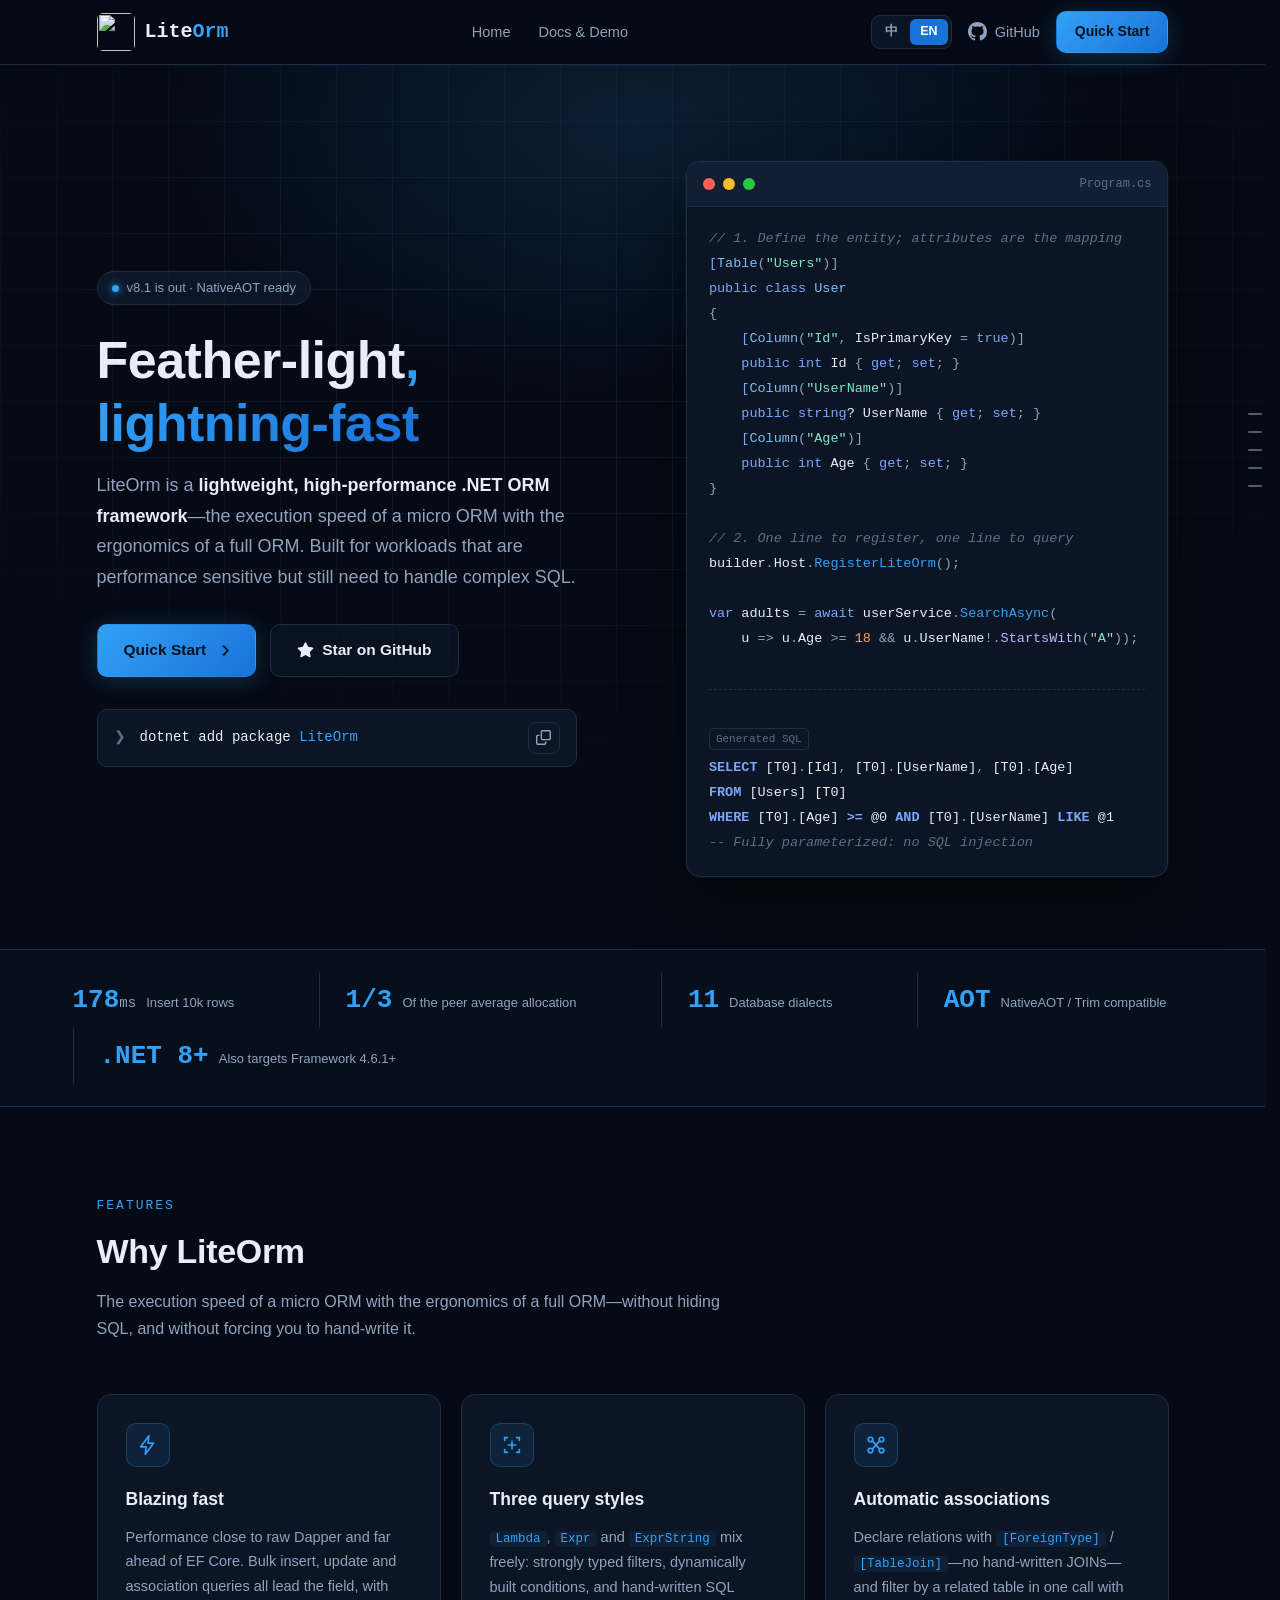
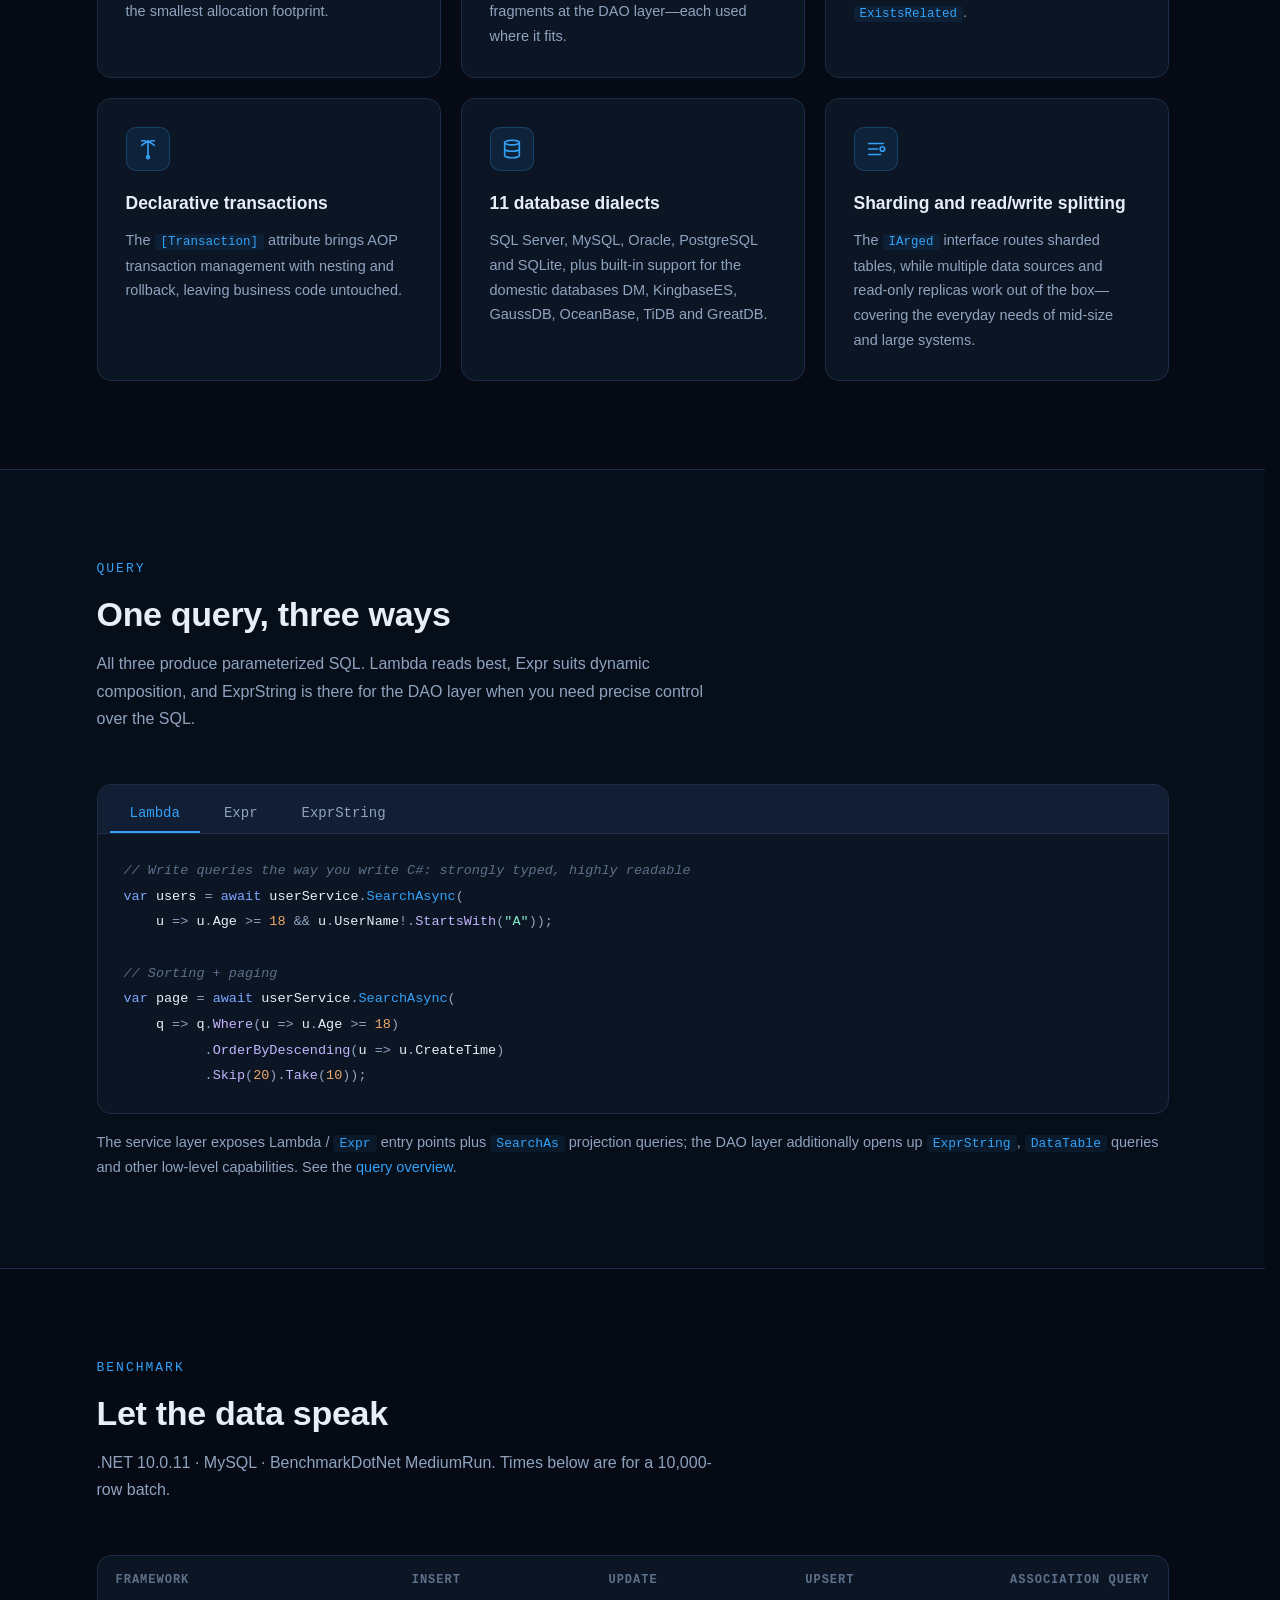
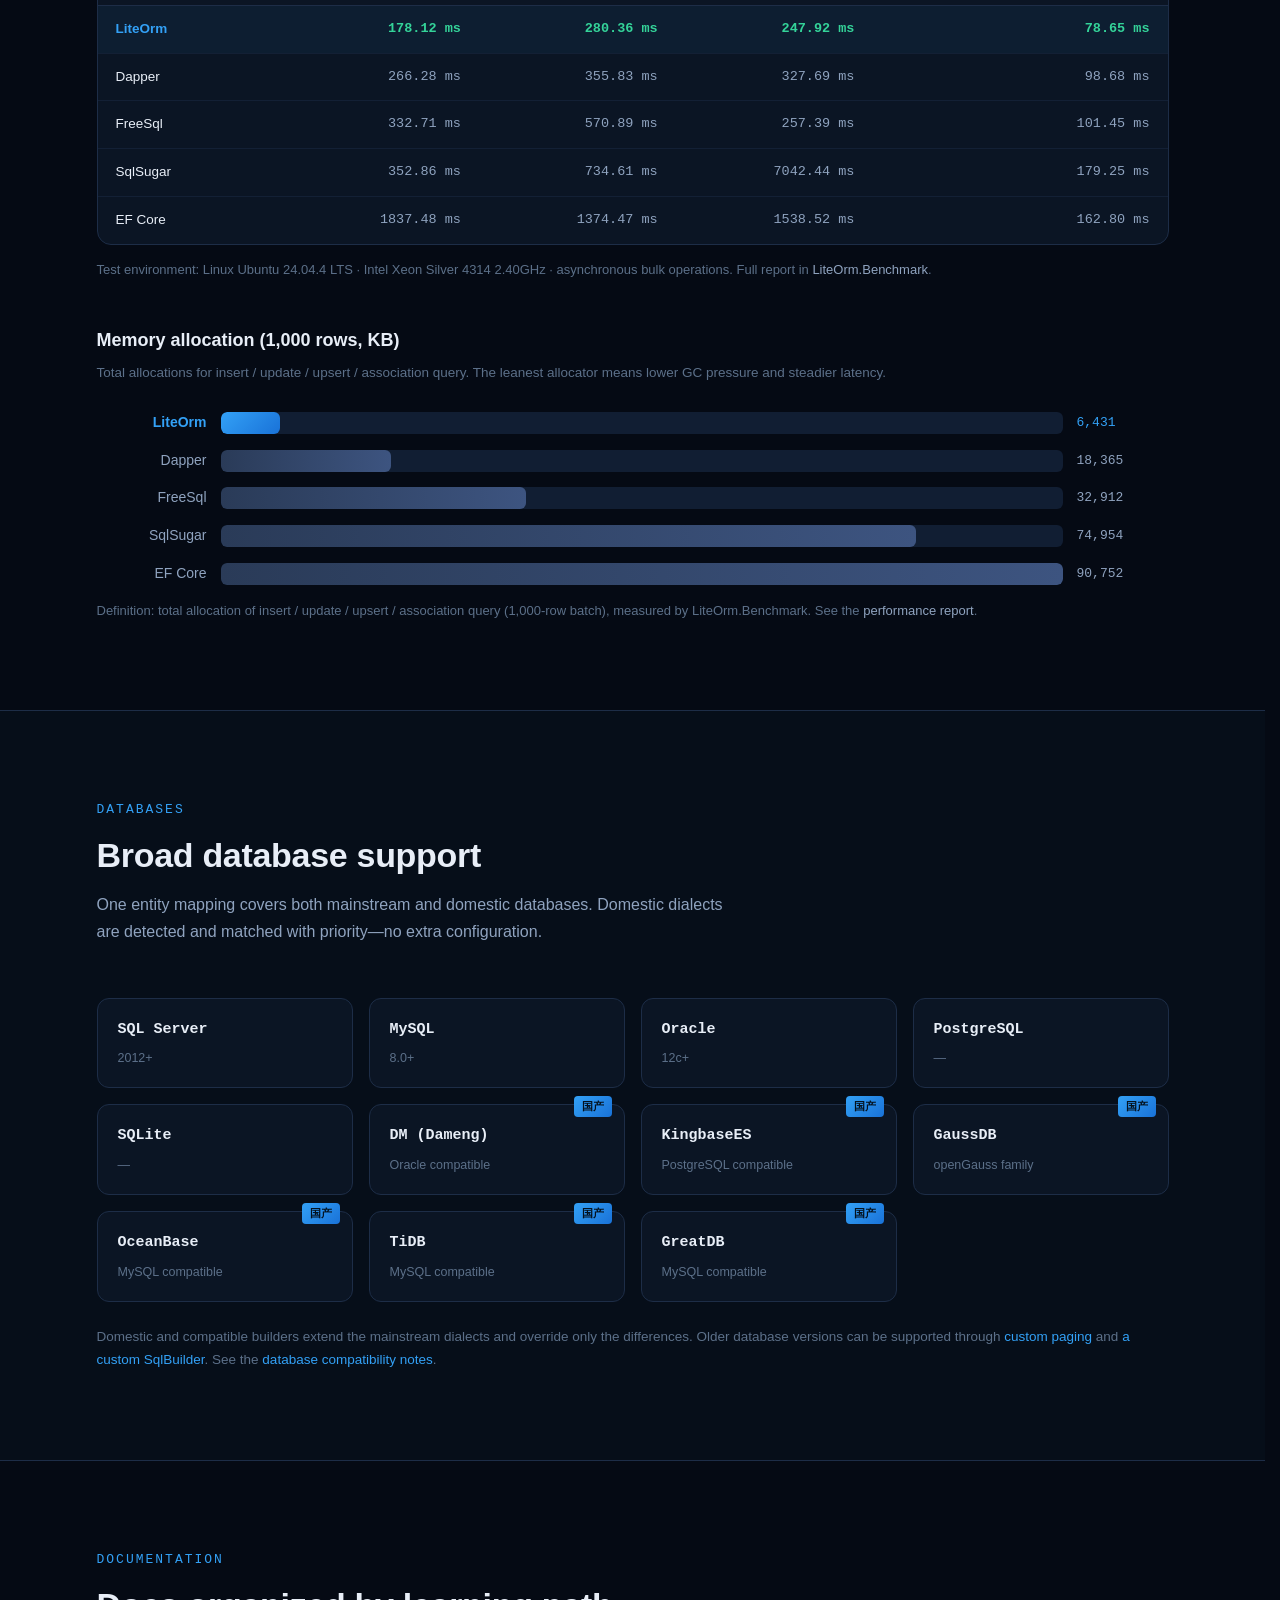
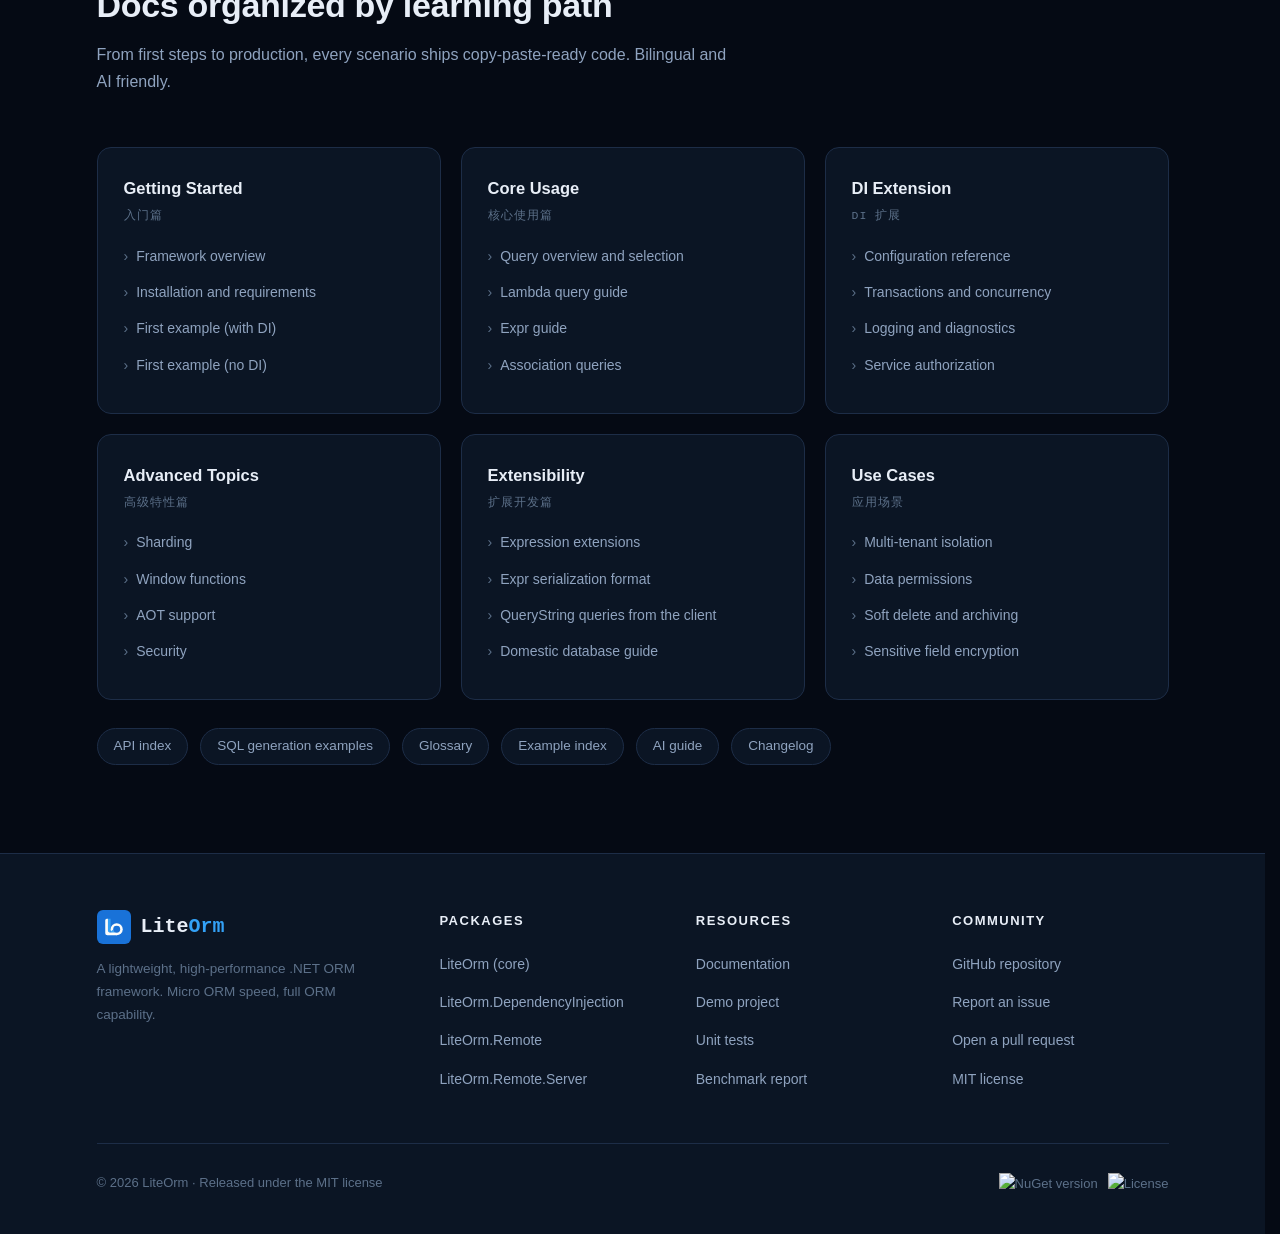
==== LiteOrm.WebDemo/wwwroot/index.en.html @ dac6ebbf "重构站点：主页改版、文档渲染合并、中英双语 页面结构 - 主页改为原 DocsContent/index.html 落地页，原 wwwroot/index.html 更名 link.html - 删除" ====
<!DOCTYPE html>
<html lang="en">
<head>
<meta charset="UTF-8">
<meta name="viewport" content="width=device-width, initial-scale=1">
<title>LiteOrm — A lightweight, high-performance .NET ORM framework</title>
<meta name="description" content="LiteOrm is a lightweight, high-performance .NET ORM framework that pairs micro ORM speed with full ORM capability. Performance close to raw Dapper, far ahead of EF Core, with 11 database dialects.">
<link rel="icon" href="./assets/logo/favicon.ico" sizes="48x48">
<link rel="icon" href="./assets/logo/logo-mark.svg" type="image/svg+xml">
<link rel="apple-touch-icon" href="./assets/logo/logo-mark-256.png">
<meta property="og:title" content="LiteOrm — A lightweight, high-performance .NET ORM framework">
<meta property="og:description" content="Micro ORM speed meets full ORM capability. 10,000-row insert in 178ms, one third of the memory footprint of peers, 11 database dialects.">
<meta property="og:type" content="website">
<meta property="og:image" content="./assets/logo/logo-mark-512.png">
<style>
:root{
  --bg-0:#050A14;--bg-1:#0B1524;--bg-2:#111E33;--line:#1D2D47;
  --text-1:#E8EEF7;--text-2:#8FA3BF;--text-3:#5C7089;
  --cyan:#33A1F6;--blue:#1972D8;
  --grad:linear-gradient(135deg,#33A1F6,#1972D8);
  --mono:'JetBrains Mono','Fira Code',ui-monospace,SFMono-Regular,Consolas,monospace;
  --sans:-apple-system,BlinkMacSystemFont,'Segoe UI','PingFang SC','Hiragino Sans GB','Microsoft YaHei',sans-serif;
}
*{margin:0;padding:0;box-sizing:border-box}
html{scroll-behavior:smooth;scroll-padding-top:76px;scrollbar-gutter:stable}
body{background:var(--bg-0);color:var(--text-1);font-family:var(--sans);line-height:1.7;-webkit-font-smoothing:antialiased}
a{color:var(--cyan);text-decoration:none}
a:hover{text-decoration:underline}
img{max-width:100%}
.container{max-width:1120px;margin:0 auto;padding:0 24px}
:focus-visible{outline:2px solid var(--cyan);outline-offset:3px;border-radius:4px}

.nav{position:sticky;top:0;z-index:100;background:rgba(5,10,20,.85);backdrop-filter:blur(12px);-webkit-backdrop-filter:blur(12px);border-bottom:1px solid var(--line)}
.nav-inner{display:flex;align-items:center;justify-content:space-between;gap:24px;height:64px;max-width:1120px;margin:0 auto;padding:0 24px}
.nav-logo{display:flex;align-items:center;gap:10px;font-family:var(--mono);font-size:20px;font-weight:700;color:var(--text-1)}
.nav-logo:hover{text-decoration:none}
.nav-logo svg{display:block}
.nav-logo .nav-icon{border-radius:6px;flex-shrink:0}
.nav-logo .brand-orm{color:var(--cyan)}
.nav-links{display:flex;align-items:center;gap:28px}
.nav-links a{color:var(--text-2);font-size:14.5px}
.nav-links a:hover{color:var(--text-1);text-decoration:none}
.nav-cta{display:flex;align-items:center;gap:16px}
.nav-github{display:flex;align-items:center;gap:8px;color:var(--text-2);font-size:14.5px}
.nav-github:hover{color:var(--text-1);text-decoration:none}
.nav-github svg{fill:currentColor}
.lang-switch{display:flex;align-items:center;gap:2px;padding:3px;border:1px solid var(--line);border-radius:9px;background:rgba(17,30,51,.6)}
.lang-switch a{padding:2px 10px;border-radius:6px;font-size:12.5px;font-weight:600;line-height:1.7;color:var(--text-2)}
.lang-switch a:hover{color:var(--text-1);text-decoration:none}
.lang-switch a.active{background:var(--blue);color:#fff}
.section-rail{position:fixed;right:18px;top:50%;transform:translateY(-50%);z-index:90;display:flex;flex-direction:column;gap:2px;padding:8px 0}
.section-rail a{position:relative;display:block;padding:7px 0;opacity:.55;transition:opacity .2s}
.section-rail a:hover{opacity:1;text-decoration:none}
.section-rail .rail-bar{display:block;width:14px;height:2px;margin-left:auto;border-radius:2px;background:var(--text-2);transition:width .22s,background .22s,box-shadow .22s}
.section-rail a.active{opacity:1}
.section-rail a.active .rail-bar{width:26px;background:var(--cyan);box-shadow:0 0 8px rgba(51,161,246,.55)}
.section-rail a:hover .rail-bar{width:26px;background:var(--text-1)}
.section-rail .rail-label{position:absolute;right:22px;top:50%;transform:translate(6px,-50%);padding:3px 9px;border:1px solid var(--line);border-radius:6px;background:rgba(5,10,20,.9);color:var(--text-1);font-size:12.5px;line-height:1.6;white-space:nowrap;opacity:0;pointer-events:none;transition:opacity .2s,transform .2s}
.section-rail:hover .rail-label{opacity:1;transform:translate(0,-50%)}

.hero{position:relative;overflow:hidden;padding:96px 0 72px}
.hero-bg{position:absolute;inset:0;pointer-events:none}
.hero-glow{position:absolute;top:-220px;left:50%;transform:translateX(-50%);width:960px;height:560px;background:radial-gradient(ellipse at center,rgba(51,161,246,.13),rgba(25,114,216,.07) 45%,transparent 70%)}
.hero-grid{position:absolute;inset:0;background-image:linear-gradient(rgba(29,45,71,.4) 1px,transparent 1px),linear-gradient(90deg,rgba(29,45,71,.4) 1px,transparent 1px);background-size:56px 56px;mask-image:radial-gradient(ellipse 90% 70% at 50% 30%,#000 30%,transparent 75%);-webkit-mask-image:radial-gradient(ellipse 90% 70% at 50% 30%,#000 30%,transparent 75%)}
.hero-particles{position:absolute;inset:0;overflow:hidden;pointer-events:none}
.hero-particles i{position:absolute;top:-14px;width:4px;height:4px;border-radius:50%;background:linear-gradient(180deg,#33A1F6,#1972D8);box-shadow:0 0 6px rgba(51,161,246,.55);opacity:0;animation:pfall linear infinite}
@keyframes pfall{0%{transform:translateY(0);opacity:0}8%{opacity:.65}100%{transform:translateY(560px);opacity:0}}
.hero-inner{position:relative;display:grid;grid-template-columns:1.05fr .95fr;gap:56px;align-items:center}
.hero-badge{display:inline-flex;align-items:center;gap:8px;padding:5px 14px;border:1px solid var(--line);border-radius:999px;background:rgba(17,30,51,.6);font-size:13px;color:var(--text-2);margin-bottom:24px}
.hero-badge .dot{width:7px;height:7px;border-radius:50%;background:var(--cyan);box-shadow:0 0 8px var(--cyan)}
.hero h1{font-size:52px;line-height:1.2;font-weight:800;letter-spacing:-.5px;margin-bottom:8px}
.hero h1 .grad-text{background:var(--grad);-webkit-background-clip:text;background-clip:text;-webkit-text-fill-color:transparent;color:transparent}
.hero-sub{font-size:18px;color:var(--text-2);margin:16px 0 32px;max-width:520px}
.hero-sub strong{color:var(--text-1);font-weight:600}
.hero-actions{display:flex;flex-wrap:wrap;gap:14px;margin-bottom:32px}
.btn{display:inline-flex;align-items:center;gap:8px;padding:12px 26px;border-radius:10px;font-size:15.5px;font-weight:600;border:1px solid transparent;cursor:pointer;transition:transform .15s ease,box-shadow .15s ease,background .15s ease}
.btn:hover{text-decoration:none;transform:translateY(-2px)}
.btn-primary{background:var(--grad);color:#04121F;box-shadow:0 4px 24px rgba(51,161,246,.25)}
.btn-primary:hover{box-shadow:0 6px 32px rgba(51,161,246,.4)}
.btn-ghost{border-color:var(--line);color:var(--text-1);background:rgba(17,30,51,.4)}
.btn-ghost:hover{border-color:var(--cyan);color:var(--cyan)}
.btn svg{fill:currentColor}
.install{display:flex;align-items:center;gap:14px;max-width:480px;background:var(--bg-1);border:1px solid var(--line);border-radius:10px;padding:12px 16px;font-family:var(--mono);font-size:14px}
.install .ps1{color:var(--text-3);user-select:none}
.install .cmd{color:var(--text-1);flex:1;overflow:hidden;text-overflow:ellipsis;white-space:nowrap}
.install .cmd .pkg{color:var(--cyan)}
.copy-btn{display:inline-flex;align-items:center;justify-content:center;width:32px;height:32px;border-radius:8px;border:1px solid var(--line);background:transparent;color:var(--text-2);cursor:pointer;flex-shrink:0;transition:color .15s,border-color .15s}
.copy-btn:hover{color:var(--cyan);border-color:var(--cyan)}
.copy-btn svg{fill:currentColor}
.copy-btn.done{color:#34D399;border-color:#34D399}

.terminal{background:var(--bg-1);border:1px solid var(--line);border-radius:14px;overflow:hidden;box-shadow:0 24px 64px rgba(0,0,0,.5),0 0 0 1px rgba(51,161,246,.06)}
.terminal-bar{display:flex;align-items:center;gap:8px;padding:12px 16px;border-bottom:1px solid var(--line);background:var(--bg-2)}
.terminal-bar .tdot{width:12px;height:12px;border-radius:50%}
.tdot-r{background:#FF5F57}.tdot-y{background:#FEBC2E}.tdot-g{background:#28C840}
.terminal-title{margin-left:auto;font-family:var(--mono);font-size:12px;color:var(--text-3)}
.terminal-body{padding:20px 22px;font-family:var(--mono);font-size:13.5px;line-height:1.85;overflow-x:auto}
.tok-kw{color:#7DA6FF}.tok-str{color:#7EE7C7}.tok-cm{color:#5C7089;font-style:italic}
.tok-ty{color:#7CC0FA}.tok-api{color:#33A1F6}.tok-num{color:#F0A868}.tok-pn{color:#8FA3BF}.tok-fn{color:#C4B5FD}
.tok-sql-kw{color:#7DA6FF;font-weight:600}
.terminal .divider{border:none;border-top:1px dashed var(--line);margin:12px 0}
.terminal-out-label{display:inline-block;font-size:11px;color:var(--text-3);border:1px solid var(--line);border-radius:4px;padding:0 6px;margin-bottom:6px}

.stats{border-top:1px solid var(--line);border-bottom:1px solid var(--line);background:rgba(11,21,36,.5)}
.stats-inner{display:flex;flex-wrap:wrap;justify-content:space-between;gap:0;padding:22px 0}
.stat{display:flex;align-items:baseline;gap:10px;padding:6px 26px;border-left:1px solid var(--line)}
.stat:first-child{border-left:none;padding-left:0}
.stat-v{font-family:var(--mono);font-size:26px;font-weight:700;color:var(--cyan)}
.stat-v .unit{font-size:14px;color:var(--text-2);font-weight:400}
.stat-l{font-size:13px;color:var(--text-2)}

section{padding:88px 0}
.sec-head{max-width:640px;margin-bottom:52px}
.sec-tag{font-family:var(--mono);font-size:13px;color:var(--cyan);letter-spacing:2px;text-transform:uppercase;margin-bottom:12px}
.sec-head h2{font-size:34px;font-weight:800;letter-spacing:-.3px;line-height:1.3}
.sec-head p{color:var(--text-2);margin-top:14px;font-size:16px}

.grid-3{display:grid;grid-template-columns:repeat(3,1fr);gap:20px}
.card{background:var(--bg-1);border:1px solid var(--line);border-radius:14px;padding:28px;transition:border-color .2s,transform .2s}
.card:hover{border-color:rgba(51,161,246,.45);transform:translateY(-3px)}
.card-icon{width:44px;height:44px;border-radius:10px;background:rgba(51,161,246,.1);border:1px solid rgba(51,161,246,.25);display:flex;align-items:center;justify-content:center;margin-bottom:18px}
.card-icon svg{stroke:var(--cyan);fill:none;stroke-width:1.8;stroke-linecap:round;stroke-linejoin:round}
.card h3{font-size:17.5px;font-weight:700;margin-bottom:10px}
.card p{font-size:14.5px;color:var(--text-2)}
.card code{font-family:var(--mono);font-size:12.5px;color:var(--cyan);background:rgba(51,161,246,.08);padding:1px 6px;border-radius:4px}

.code-tabs{background:var(--bg-1);border:1px solid var(--line);border-radius:14px;overflow:hidden}
.tabs-bar{display:flex;gap:4px;padding:10px 12px 0;border-bottom:1px solid var(--line);background:var(--bg-2);overflow-x:auto}
.tab-btn{font-family:var(--mono);font-size:14px;color:var(--text-2);background:transparent;border:none;border-bottom:2px solid transparent;padding:10px 20px;cursor:pointer;white-space:nowrap}
.tab-btn:hover{color:var(--text-1)}
.tab-btn[aria-selected="true"]{color:var(--cyan);border-bottom-color:var(--cyan)}
.tab-panel{display:none;padding:24px 26px;font-family:var(--mono);font-size:13.5px;line-height:1.9;overflow-x:auto}
.tab-panel.active{display:block}
.code-note{margin-top:16px;color:var(--text-2);font-size:14.5px}
.code-note code{font-family:var(--mono);font-size:13px;color:var(--cyan);background:rgba(51,161,246,.08);padding:1px 6px;border-radius:4px}

.bench-scroll{overflow-x:auto;border:1px solid var(--line);border-radius:14px;background:var(--bg-1)}
table.bench{width:100%;border-collapse:collapse;font-size:14px;min-width:640px}
table.bench th{font-family:var(--mono);font-size:12px;color:var(--text-3);text-transform:uppercase;letter-spacing:1px;text-align:right;padding:14px 18px;border-bottom:1px solid var(--line);font-weight:600}
table.bench th:first-child{text-align:left}
table.bench td{padding:12px 18px;text-align:right;font-family:var(--mono);font-size:13.5px;color:var(--text-2);border-bottom:1px solid rgba(29,45,71,.5)}
table.bench td:first-child{text-align:left;font-family:var(--sans);color:var(--text-1)}
table.bench tr:last-child td{border-bottom:none}
table.bench tr.hl td{background:rgba(51,161,246,.06);color:var(--text-1)}
table.bench tr.hl td:first-child{color:var(--cyan);font-weight:700}
table.bench .best{color:#34D399;font-weight:700}
.bench-meta{margin-top:14px;font-size:13px;color:var(--text-3)}
.bench-meta a{color:var(--text-2)}

.mem-chart{margin-top:44px}
.mem-chart h3{font-size:18px;font-weight:700;margin-bottom:6px}
.mem-chart .sub{font-size:13.5px;color:var(--text-3);margin-bottom:26px}
.mem-row{display:grid;grid-template-columns:110px 1fr 92px;align-items:center;gap:14px;margin-bottom:14px}
.mem-name{font-size:14px;color:var(--text-2);text-align:right}
.mem-row.hl .mem-name{color:var(--cyan);font-weight:700}
.mem-track{background:var(--bg-2);border-radius:6px;height:22px;overflow:hidden}
.mem-bar{height:100%;border-radius:6px;background:linear-gradient(90deg,#2A3B58,#3D5480);width:0;transition:width 1s ease}
.mem-row.hl .mem-bar{background:var(--grad)}
.mem-val{font-family:var(--mono);font-size:13px;color:var(--text-2)}
.mem-row.hl .mem-val{color:var(--cyan)}

.db-grid{display:grid;grid-template-columns:repeat(4,1fr);gap:16px}
.db-chip{position:relative;display:flex;flex-direction:column;gap:6px;background:var(--bg-1);border:1px solid var(--line);border-radius:12px;padding:18px 20px;transition:border-color .2s}
.db-chip:hover{border-color:rgba(51,161,246,.45)}
.db-name{font-family:var(--mono);font-size:15px;font-weight:600;color:var(--text-1)}
.db-desc{font-size:12.5px;color:var(--text-3)}
.db-chip.domestic::after{content:'国产';position:absolute;top:-9px;right:12px;font-size:11px;color:#04121F;background:var(--grad);border-radius:4px;padding:1px 8px;font-weight:700}
.db-note{margin-top:24px;font-size:13.5px;color:var(--text-3)}

.docs-grid{display:grid;grid-template-columns:repeat(3,1fr);gap:20px}
.doc-card{background:var(--bg-1);border:1px solid var(--line);border-radius:14px;padding:26px;transition:border-color .2s,transform .2s}
.doc-card:hover{border-color:rgba(51,161,246,.45);transform:translateY(-3px)}
.doc-card h3{font-size:16.5px;font-weight:700;margin-bottom:4px}
.doc-card .en{font-family:var(--mono);font-size:11.5px;color:var(--text-3);letter-spacing:1px;text-transform:uppercase;margin-bottom:16px}
.doc-card ul{list-style:none}
.doc-card li{margin-bottom:9px}
.doc-card li a{font-size:14px;color:var(--text-2)}
.doc-card li a:hover{color:var(--cyan)}
.doc-card li a::before{content:'›';color:var(--text-3);margin-right:8px}
.doc-ref{margin-top:28px;display:flex;flex-wrap:wrap;gap:12px}
.doc-ref a{font-size:13.5px;color:var(--text-2);border:1px solid var(--line);border-radius:999px;padding:6px 16px;background:var(--bg-1)}
.doc-ref a:hover{color:var(--cyan);border-color:var(--cyan);text-decoration:none}

.footer{border-top:1px solid var(--line);background:var(--bg-1);padding:56px 0 40px}
.footer-grid{display:grid;grid-template-columns:1.4fr 1fr 1fr 1fr;gap:40px;margin-bottom:40px}
.footer-brand p{font-size:13.5px;color:var(--text-3);margin-top:14px;max-width:280px}
.footer h4{font-size:13px;color:var(--text-1);text-transform:uppercase;letter-spacing:1.5px;margin-bottom:18px}
.footer ul{list-style:none}
.footer li{margin-bottom:11px}
.footer li a{font-size:14px;color:var(--text-2)}
.footer li a:hover{color:var(--cyan)}
.footer-bottom{border-top:1px solid var(--line);padding-top:28px;display:flex;flex-wrap:wrap;justify-content:space-between;align-items:center;gap:16px;font-size:13px;color:var(--text-3)}
.footer-badges{display:flex;gap:10px}
.footer-badges img{height:20px}

@media (max-width:1200px){
  .section-rail{display:none}
}
@media (max-width:1024px){
  .hero-inner{grid-template-columns:1fr;gap:44px}
  .hero h1{font-size:42px}
  .grid-3,.docs-grid{grid-template-columns:repeat(2,1fr)}
  .db-grid{grid-template-columns:repeat(3,1fr)}
  .footer-grid{grid-template-columns:1fr 1fr}
}
@media (max-width:768px){
  .nav-inner{flex-wrap:wrap;height:auto;min-height:64px;padding:8px 24px;gap:10px}
  .nav-links{display:none}
  .hero{padding:64px 0 48px}
  .hero h1{font-size:34px}
  .hero-sub{font-size:16px}
  section{padding:64px 0}
  .stats-inner{flex-wrap:wrap;gap:10px}
  .stat{border-left:none;padding:6px 14px}
  .grid-3,.docs-grid,.db-grid{grid-template-columns:1fr}
  .sec-head h2{font-size:27px}
  .mem-row{grid-template-columns:84px 1fr 76px}
}
@media (prefers-reduced-motion:reduce){
  html{scroll-behavior:auto}
  *,*::before,*::after{animation:none!important;transition:none!important}
  .hero-particles{display:none!important}
  .mem-bar{width:var(--w)!important}
}
</style>
</head>
<body>

<header class="nav">
  <div class="nav-inner">
    <a class="nav-logo" href="/index.en.html" aria-label="LiteOrm home">
      <img class="nav-icon" src="/assets/logo/logo-mark.svg" alt="" width="38" height="38">
      <span>Lite<span class="brand-orm">Orm</span></span>
    </a>
    <nav class="nav-links" aria-label="Main navigation">
      <a href="/index.en.html">Home</a>
      <a href="/link.en.html">Docs &amp; Demo</a>
    </nav>
    <div class="nav-cta">
      <div class="lang-switch" role="group" aria-label="Language">
        <a href="./index.html">中</a>
        <a href="./index.en.html" class="active">EN</a>
      </div>
      <a class="nav-github" href="https://github.com/danjiewu/LiteOrm" target="_blank" rel="noopener">
        <svg width="19" height="19" viewBox="0 0 16 16" aria-hidden="true"><path d="M8 0C3.58 0 0 3.58 0 8c0 3.54 2.29 6.53 5.47 7.59.4.07.55-.17.55-.38 0-.19-.01-.82-.01-1.49-2.01.37-2.53-.49-2.69-.94-.09-.23-.48-.94-.82-1.13-.28-.15-.68-.52-.01-.53.63-.01 1.08.58 1.23.82.72 1.21 1.87.87 2.33.66.07-.52.28-.87.51-1.07-1.78-.2-3.64-.89-3.64-3.95 0-.87.31-1.59.82-2.15-.08-.2-.36-1.02.08-2.12 0 0 .67-.21 2.2.82.64-.18 1.32-.27 2-.27s1.36.09 2 .27c1.53-1.04 2.2-.82 2.2-.82.44 1.1.16 1.92.08 2.12.51.56.82 1.27.82 2.15 0 3.07-1.87 3.75-3.65 3.95.29.25.54.73.54 1.48 0 1.07-.01 1.93-.01 2.2 0 .21.15.46.55.38A8.01 8.01 0 0 0 16 8c0-4.42-3.58-8-8-8Z"/></svg>
        GitHub
      </a>
      <a class="btn btn-primary" style="padding:8px 18px;font-size:14px" href="/getting-started/first-example-di.en.md">Quick Start</a>
    </div>
  </div>
</header>

<nav class="section-rail" aria-label="Page sections">
  <a href="#features" data-target="features"><span class="rail-bar"></span><span class="rail-label">Features</span></a>
  <a href="#query" data-target="query"><span class="rail-bar"></span><span class="rail-label">Query Styles</span></a>
  <a href="#benchmark" data-target="benchmark"><span class="rail-bar"></span><span class="rail-label">Benchmark</span></a>
  <a href="#databases" data-target="databases"><span class="rail-bar"></span><span class="rail-label">Databases</span></a>
  <a href="#docs" data-target="docs"><span class="rail-bar"></span><span class="rail-label">Docs</span></a>
</nav>

<div class="hero">
  <div class="hero-bg" aria-hidden="true">
    <div class="hero-glow"></div>
    <div class="hero-grid"></div>
    <div class="hero-particles" aria-hidden="true">
      <i style="left:8%;animation-duration:11s;animation-delay:0s"></i>
      <i style="left:22%;animation-duration:9s;animation-delay:1.2s"></i>
      <i style="left:35%;animation-duration:13s;animation-delay:.6s"></i>
      <i style="left:48%;animation-duration:10s;animation-delay:2.1s"></i>
      <i style="left:61%;animation-duration:12s;animation-delay:.3s"></i>
      <i style="left:74%;animation-duration:9.5s;animation-delay:1.8s"></i>
      <i style="left:86%;animation-duration:14s;animation-delay:.9s"></i>
      <i style="left:15%;animation-duration:10.5s;animation-delay:3s"></i>
      <i style="left:55%;animation-duration:11.5s;animation-delay:2.6s"></i>
      <i style="left:90%;animation-duration:9s;animation-delay:1.5s"></i>
      <i style="left:30%;animation-duration:12.5s;animation-delay:3.8s"></i>
      <i style="left:66%;animation-duration:8.8s;animation-delay:2.3s"></i>
    </div>
  </div>
  <div class="container hero-inner">
    <div>
      <span class="hero-badge"><span class="dot" aria-hidden="true"></span>v8.1 is out · NativeAOT ready</span>
      <h1>Feather-light<span class="grad-text">, lightning-fast</span></h1>
      <p class="hero-sub">LiteOrm is a <strong>lightweight, high-performance .NET ORM framework</strong>—the execution speed of a micro ORM with the ergonomics of a full ORM. Built for workloads that are performance sensitive but still need to handle complex SQL.</p>
      <div class="hero-actions">
        <a class="btn btn-primary" href="./getting-started/first-example-di.en.md">
          Quick Start
          <svg width="15" height="15" viewBox="0 0 16 16" aria-hidden="true"><path d="M1 8h12.5L9 3.5 10.5 2 16 8l-5.5 6L9 12.5l4.5-4.5H1z"/></svg>
        </a>
        <a class="btn btn-ghost" href="https://github.com/danjiewu/LiteOrm" target="_blank" rel="noopener">
          <svg width="17" height="17" viewBox="0 0 16 16" aria-hidden="true"><path d="M8 .25a.75.75 0 0 1 .673.418l1.882 3.815 4.21.612a.75.75 0 0 1 .416 1.279l-3.046 2.97.719 4.192a.751.751 0 0 1-1.088.791L8 12.347l-3.766 1.98a.75.75 0 0 1-1.088-.79l.72-4.194L.818 6.374a.75.75 0 0 1 .416-1.28l4.21-.611L7.327.668A.75.75 0 0 1 8 .25Z"/></svg>
          Star on GitHub
        </a>
      </div>
      <div class="install">
        <span class="ps1" aria-hidden="true">❯</span>
        <span class="cmd">dotnet add package <span class="pkg">LiteOrm</span></span>
        <button class="copy-btn" id="copyBtn" aria-label="Copy install command" title="Copy install command">
          <svg width="15" height="15" viewBox="0 0 16 16" aria-hidden="true"><path d="M0 6.75C0 5.784.784 5 1.75 5h1.5a.75.75 0 0 1 0 1.5h-1.5a.25.25 0 0 0-.25.25v7.5c0 .138.112.25.25.25h7.5a.25.25 0 0 0 .25-.25v-1.5a.75.75 0 0 1 1.5 0v1.5A1.75 1.75 0 0 1 9.25 16h-7.5A1.75 1.75 0 0 1 0 14.25Z"/><path d="M5 1.75C5 .784 5.784 0 6.75 0h7.5C15.216 0 16 .784 16 1.75v7.5A1.75 1.75 0 0 1 14.25 11h-7.5A1.75 1.75 0 0 1 5 9.25Zm1.75-.25a.25.25 0 0 0-.25.25v7.5c0 .138.112.25.25.25h7.5a.25.25 0 0 0 .25-.25v-7.5a.25.25 0 0 0-.25-.25Z"/></svg>
        </button>
      </div>
    </div>
    <div class="terminal" role="img" aria-label="LiteOrm code sample: define an entity, run a query, and get parameterized SQL">
      <div class="terminal-bar" aria-hidden="true">
        <span class="tdot tdot-r"></span><span class="tdot tdot-y"></span><span class="tdot tdot-g"></span>
        <span class="terminal-title">Program.cs</span>
      </div>
      <div class="terminal-body"><pre style="font-family:inherit;margin:0"><code><span class="tok-cm">// 1. Define the entity; attributes are the mapping</span>
<span class="tok-kw">[</span><span class="tok-ty">Table</span><span class="tok-pn">(</span><span class="tok-str">"Users"</span><span class="tok-pn">)]</span>
<span class="tok-kw">public class</span> <span class="tok-ty">User</span>
<span class="tok-pn">{</span>
    <span class="tok-kw">[</span><span class="tok-ty">Column</span><span class="tok-pn">(</span><span class="tok-str">"Id"</span><span class="tok-pn">,</span> IsPrimaryKey <span class="tok-pn">=</span> <span class="tok-kw">true</span><span class="tok-pn">)]</span>
    <span class="tok-kw">public int</span> Id <span class="tok-pn">{</span> <span class="tok-kw">get</span><span class="tok-pn">;</span> <span class="tok-kw">set</span><span class="tok-pn">;</span> <span class="tok-pn">}</span>
    <span class="tok-kw">[</span><span class="tok-ty">Column</span><span class="tok-pn">(</span><span class="tok-str">"UserName"</span><span class="tok-pn">)]</span>
    <span class="tok-kw">public string</span>? UserName <span class="tok-pn">{</span> <span class="tok-kw">get</span><span class="tok-pn">;</span> <span class="tok-kw">set</span><span class="tok-pn">;</span> <span class="tok-pn">}</span>
    <span class="tok-kw">[</span><span class="tok-ty">Column</span><span class="tok-pn">(</span><span class="tok-str">"Age"</span><span class="tok-pn">)]</span>
    <span class="tok-kw">public int</span> Age <span class="tok-pn">{</span> <span class="tok-kw">get</span><span class="tok-pn">;</span> <span class="tok-kw">set</span><span class="tok-pn">;</span> <span class="tok-pn">}</span>
<span class="tok-pn">}</span>

<span class="tok-cm">// 2. One line to register, one line to query</span>
builder<span class="tok-pn">.</span>Host<span class="tok-pn">.</span><span class="tok-api">RegisterLiteOrm</span><span class="tok-pn">();</span>

<span class="tok-kw">var</span> adults <span class="tok-pn">=</span> <span class="tok-kw">await</span> userService<span class="tok-pn">.</span><span class="tok-api">SearchAsync</span><span class="tok-pn">(</span>
    u <span class="tok-pn">=&gt;</span> u<span class="tok-pn">.</span>Age <span class="tok-pn">&gt;=</span> <span class="tok-num">18</span> <span class="tok-pn">&amp;&amp;</span> u<span class="tok-pn">.</span>UserName<span class="tok-pn">!.</span><span class="tok-fn">StartsWith</span><span class="tok-pn">(</span><span class="tok-str">"A"</span><span class="tok-pn">));</span>

<hr class="divider">
<span class="terminal-out-label">Generated SQL</span>
<span class="tok-sql-kw">SELECT</span> [T0]<span class="tok-pn">.</span>[Id]<span class="tok-pn">,</span> [T0]<span class="tok-pn">.</span>[UserName]<span class="tok-pn">,</span> [T0]<span class="tok-pn">.</span>[Age]
<span class="tok-sql-kw">FROM</span> [Users] [T0]
<span class="tok-sql-kw">WHERE</span> [T0]<span class="tok-pn">.</span>[Age] <span class="tok-sql-kw">&gt;=</span> @0 <span class="tok-sql-kw">AND</span> [T0]<span class="tok-pn">.</span>[UserName] <span class="tok-sql-kw">LIKE</span> @1
<span class="tok-cm">-- Fully parameterized: no SQL injection</span></code></pre></div>
    </div>
  </div>
</div>

<div class="stats">
  <div class="container stats-inner">
    <div class="stat"><span class="stat-v">178<span class="unit">ms</span></span><span class="stat-l">Insert 10k rows</span></div>
    <div class="stat"><span class="stat-v">1/3</span><span class="stat-l">Of the peer average allocation</span></div>
    <div class="stat"><span class="stat-v">11</span><span class="stat-l">Database dialects</span></div>
    <div class="stat"><span class="stat-v">AOT</span><span class="stat-l">NativeAOT / Trim compatible</span></div>
    <div class="stat"><span class="stat-v">.NET 8+</span><span class="stat-l">Also targets Framework 4.6.1+</span></div>
  </div>
</div>

<section id="features">
  <div class="container">
    <div class="sec-head">
      <div class="sec-tag">Features</div>
      <h2>Why LiteOrm</h2>
      <p>The execution speed of a micro ORM with the ergonomics of a full ORM—without hiding SQL, and without forcing you to hand-write it.</p>
    </div>
    <div class="grid-3">
      <div class="card">
        <div class="card-icon"><svg width="22" height="22" viewBox="0 0 24 24"><path d="M13 2 4 14h6l-1 8 9-12h-6l1-8z"/></svg></div>
        <h3>Blazing fast</h3>
        <p>Performance close to raw Dapper and far ahead of EF Core. Bulk insert, update and association queries all lead the field, with the smallest allocation footprint.</p>
      </div>
      <div class="card">
        <div class="card-icon"><svg width="22" height="22" viewBox="0 0 24 24"><path d="M4 7V4h3M20 7V4h-3M4 17v3h3M20 17v3h-3M8 12h8M12 8v8"/></svg></div>
        <h3>Three query styles</h3>
        <p><code>Lambda</code>, <code>Expr</code> and <code>ExprString</code> mix freely: strongly typed filters, dynamically built conditions, and hand-written SQL fragments at the DAO layer—each used where it fits.</p>
      </div>
      <div class="card">
        <div class="card-icon"><svg width="22" height="22" viewBox="0 0 24 24"><circle cx="6" cy="6" r="2.5"/><circle cx="18" cy="6" r="2.5"/><circle cx="6" cy="18" r="2.5"/><circle cx="18" cy="18" r="2.5"/><path d="M8 7.5 16 16.5M8 16.5 16 7.5"/></svg></div>
        <h3>Automatic associations</h3>
        <p>Declare relations with <code>[ForeignType]</code> / <code>[TableJoin]</code>—no hand-written JOINs—and filter by a related table in one call with <code>ExistsRelated</code>.</p>
      </div>
      <div class="card">
        <div class="card-icon"><svg width="22" height="22" viewBox="0 0 24 24"><path d="M12 3v18M5 8l7-5 7 5M5 3h4M15 3h4"/><circle cx="12" cy="21" r="1.5"/></svg></div>
        <h3>Declarative transactions</h3>
        <p>The <code>[Transaction]</code> attribute brings AOP transaction management with nesting and rollback, leaving business code untouched.</p>
      </div>
      <div class="card">
        <div class="card-icon"><svg width="22" height="22" viewBox="0 0 24 24"><ellipse cx="12" cy="5" rx="8" ry="2.5"/><path d="M4 5v14c0 1.4 3.6 2.5 8 2.5s8-1.1 8-2.5V5M4 12c0 1.4 3.6 2.5 8 2.5s8-1.1 8-2.5"/></svg></div>
        <h3>11 database dialects</h3>
        <p>SQL Server, MySQL, Oracle, PostgreSQL and SQLite, plus built-in support for the domestic databases DM, KingbaseES, GaussDB, OceanBase, TiDB and GreatDB.</p>
      </div>
      <div class="card">
        <div class="card-icon"><svg width="22" height="22" viewBox="0 0 24 24"><path d="M4 6h16M4 12h10M4 18h13"/><circle cx="19" cy="12" r="2.5"/></svg></div>
        <h3>Sharding and read/write splitting</h3>
        <p>The <code>IArged</code> interface routes sharded tables, while multiple data sources and read-only replicas work out of the box—covering the everyday needs of mid-size and large systems.</p>
      </div>
    </div>
  </div>
</section>

<section id="query" style="background:rgba(11,21,36,.35);border-top:1px solid var(--line);border-bottom:1px solid var(--line)">
  <div class="container">
    <div class="sec-head">
      <div class="sec-tag">Query</div>
      <h2>One query, three ways</h2>
      <p>All three produce parameterized SQL. Lambda reads best, Expr suits dynamic composition, and ExprString is there for the DAO layer when you need precise control over the SQL.</p>
    </div>
    <div class="code-tabs">
      <div class="tabs-bar" role="tablist" aria-label="Query style switcher">
        <button class="tab-btn" role="tab" id="tab-lambda" aria-controls="panel-lambda" aria-selected="true">Lambda</button>
        <button class="tab-btn" role="tab" id="tab-expr" aria-controls="panel-expr" aria-selected="false">Expr</button>
        <button class="tab-btn" role="tab" id="tab-exprstring" aria-controls="panel-exprstring" aria-selected="false">ExprString</button>
      </div>
      <div class="tab-panel active" role="tabpanel" id="panel-lambda" aria-labelledby="tab-lambda"><pre style="font-family:inherit;margin:0"><code><span class="tok-cm">// Write queries the way you write C#: strongly typed, highly readable</span>
<span class="tok-kw">var</span> users <span class="tok-pn">=</span> <span class="tok-kw">await</span> userService<span class="tok-pn">.</span><span class="tok-api">SearchAsync</span><span class="tok-pn">(</span>
    u <span class="tok-pn">=&gt;</span> u<span class="tok-pn">.</span>Age <span class="tok-pn">&gt;=</span> <span class="tok-num">18</span> <span class="tok-pn">&amp;&amp;</span> u<span class="tok-pn">.</span>UserName<span class="tok-pn">!.</span><span class="tok-fn">StartsWith</span><span class="tok-pn">(</span><span class="tok-str">"A"</span><span class="tok-pn">));</span>

<span class="tok-cm">// Sorting + paging</span>
<span class="tok-kw">var</span> page <span class="tok-pn">=</span> <span class="tok-kw">await</span> userService<span class="tok-pn">.</span><span class="tok-api">SearchAsync</span><span class="tok-pn">(</span>
    q <span class="tok-pn">=&gt;</span> q<span class="tok-pn">.</span><span class="tok-fn">Where</span><span class="tok-pn">(</span>u <span class="tok-pn">=&gt;</span> u<span class="tok-pn">.</span>Age <span class="tok-pn">&gt;=</span> <span class="tok-num">18</span><span class="tok-pn">)</span>
          <span class="tok-pn">.</span><span class="tok-fn">OrderByDescending</span><span class="tok-pn">(</span>u <span class="tok-pn">=&gt;</span> u<span class="tok-pn">.</span>CreateTime<span class="tok-pn">)</span>
          <span class="tok-pn">.</span><span class="tok-fn">Skip</span><span class="tok-pn">(</span><span class="tok-num">20</span><span class="tok-pn">).</span><span class="tok-fn">Take</span><span class="tok-pn">(</span><span class="tok-num">10</span><span class="tok-pn">));</span></code></pre></div>
      <div class="tab-panel" role="tabpanel" id="panel-expr" aria-labelledby="tab-expr"><pre style="font-family:inherit;margin:0"><code><span class="tok-cm">// Compose conditions dynamically: ideal for query builders and admin filters</span>
<span class="tok-kw">using static</span> <span class="tok-ty">LiteOrm.Common.Expr</span><span class="tok-pn">;</span>

<span class="tok-kw">var</span> expr <span class="tok-pn">=</span> <span class="tok-pn">(</span><span class="tok-api">Prop</span><span class="tok-pn">(</span><span class="tok-str">"Age"</span><span class="tok-pn">)</span> <span class="tok-pn">&gt;=</span> <span class="tok-num">18</span><span class="tok-pn">)</span>
          <span class="tok-pn">&amp;</span> <span class="tok-api">Prop</span><span class="tok-pn">(</span><span class="tok-str">"UserName"</span><span class="tok-pn">).</span><span class="tok-fn">StartsWith</span><span class="tok-pn">(</span><span class="tok-str">"A"</span><span class="tok-pn">);</span>
<span class="tok-kw">var</span> users <span class="tok-pn">=</span> <span class="tok-kw">await</span> userService<span class="tok-pn">.</span><span class="tok-api">SearchAsync</span><span class="tok-pn">(</span>expr<span class="tok-pn">);</span>

<span class="tok-cm">// Conditions serialize to JSON, so they travel across layers or come straight from the client</span>
<span class="tok-kw">string</span> json <span class="tok-pn">=</span> expr<span class="tok-pn">.</span><span class="tok-api">ToJson</span><span class="tok-pn">();</span></code></pre></div>
      <div class="tab-panel" role="tabpanel" id="panel-exprstring" aria-labelledby="tab-exprstring"><pre style="font-family:inherit;margin:0"><code><span class="tok-cm">// Interpolated strings for hand-written SQL fragments, DAO layer only</span>
<span class="tok-kw">using static</span> <span class="tok-ty">LiteOrm.Common.Expr</span><span class="tok-pn">;</span>

<span class="tok-kw">int</span> minAge <span class="tok-pn">=</span> <span class="tok-num">18</span><span class="tok-pn">;</span>
<span class="tok-kw">var</span> users <span class="tok-pn">=</span> <span class="tok-kw">await</span> userViewDAO<span class="tok-pn">.</span><span class="tok-api">Search</span><span class="tok-pn">(</span>
    <span class="tok-str">$"WHERE {</span><span class="tok-api">Prop</span><span class="tok-pn">(</span><span class="tok-str">"Age"</span><span class="tok-pn">)</span><span class="tok-str">} &gt; {</span>minAge<span class="tok-str">}"</span><span class="tok-pn">)</span>
    <span class="tok-pn">.</span><span class="tok-api">ToListAsync</span><span class="tok-pn">();</span>

<span class="tok-cm">// Interpolated values are parameterized automatically: flexible and safe</span></code></pre></div>
    </div>
    <p class="code-note">The service layer exposes Lambda / <code>Expr</code> entry points plus <code>SearchAs</code> projection queries; the DAO layer additionally opens up <code>ExprString</code>, <code>DataTable</code> queries and other low-level capabilities. See the <a href="./core-usage/query-overview.en.md">query overview</a>.</p>
  </div>
</section>

<section id="benchmark">
  <div class="container">
    <div class="sec-head">
      <div class="sec-tag">Benchmark</div>
      <h2>Let the data speak</h2>
      <p>.NET 10.0.11 · MySQL · BenchmarkDotNet MediumRun. Times below are for a 10,000-row batch.</p>
    </div>
    <div class="bench-scroll">
      <table class="bench">
        <thead>
          <tr><th>Framework</th><th>Insert</th><th>Update</th><th>Upsert</th><th>Association query</th></tr>
        </thead>
        <tbody>
          <tr class="hl"><td>LiteOrm</td><td><span class="best">178.12 ms</span></td><td><span class="best">280.36 ms</span></td><td><span class="best">247.92 ms</span></td><td><span class="best">78.65 ms</span></td></tr>
          <tr><td>Dapper</td><td>266.28 ms</td><td>355.83 ms</td><td>327.69 ms</td><td>98.68 ms</td></tr>
          <tr><td>FreeSql</td><td>332.71 ms</td><td>570.89 ms</td><td>257.39 ms</td><td>101.45 ms</td></tr>
          <tr><td>SqlSugar</td><td>352.86 ms</td><td>734.61 ms</td><td>7042.44 ms</td><td>179.25 ms</td></tr>
          <tr><td>EF Core</td><td>1837.48 ms</td><td>1374.47 ms</td><td>1538.52 ms</td><td>162.80 ms</td></tr>
        </tbody>
      </table>
    </div>
    <p class="bench-meta">Test environment: Linux Ubuntu 24.04.4 LTS · Intel Xeon Silver 4314 2.40GHz · asynchronous bulk operations. Full report in <a href="https://github.com/danjiewu/LiteOrm/blob/master/LiteOrm.Benchmark/LiteOrm.Benchmark.OrmBenchmark-report-github.md" target="_blank" rel="noopener">LiteOrm.Benchmark</a>.</p>
    <div class="mem-chart">
      <h3>Memory allocation (1,000 rows, KB)</h3>
      <p class="sub">Total allocations for insert / update / upsert / association query. The leanest allocator means lower GC pressure and steadier latency.</p>
      <div class="mem-row hl"><span class="mem-name">LiteOrm</span><div class="mem-track"><div class="mem-bar" data-w="6431" role="img" aria-label="LiteOrm 6431 KB"></div></div><span class="mem-val">6,431</span></div>
      <div class="mem-row"><span class="mem-name">Dapper</span><div class="mem-track"><div class="mem-bar" data-w="18365" role="img" aria-label="Dapper 18365 KB"></div></div><span class="mem-val">18,365</span></div>
      <div class="mem-row"><span class="mem-name">FreeSql</span><div class="mem-track"><div class="mem-bar" data-w="32912" role="img" aria-label="FreeSql 32912 KB"></div></div><span class="mem-val">32,912</span></div>
      <div class="mem-row"><span class="mem-name">SqlSugar</span><div class="mem-track"><div class="mem-bar" data-w="74954" role="img" aria-label="SqlSugar 74954 KB"></div></div><span class="mem-val">74,954</span></div>
      <div class="mem-row"><span class="mem-name">EF Core</span><div class="mem-track"><div class="mem-bar" data-w="90752" role="img" aria-label="EF Core 90752 KB"></div></div><span class="mem-val">90,752</span></div>
      <p class="bench-meta">Definition: total allocation of insert / update / upsert / association query (1,000-row batch), measured by LiteOrm.Benchmark. See the <a href="https://github.com/danjiewu/LiteOrm/blob/master/LiteOrm.Benchmark/LiteOrm.Benchmark.OrmBenchmark-report-github.md" target="_blank" rel="noopener">performance report</a>.</p>
    </div>
  </div>
</section>

<section id="databases" style="background:rgba(11,21,36,.35);border-top:1px solid var(--line);border-bottom:1px solid var(--line)">
  <div class="container">
    <div class="sec-head">
      <div class="sec-tag">Databases</div>
      <h2>Broad database support</h2>
      <p>One entity mapping covers both mainstream and domestic databases. Domestic dialects are detected and matched with priority—no extra configuration.</p>
    </div>
    <div class="db-grid">
      <div class="db-chip"><span class="db-name">SQL Server</span><span class="db-desc">2012+</span></div>
      <div class="db-chip"><span class="db-name">MySQL</span><span class="db-desc">8.0+</span></div>
      <div class="db-chip"><span class="db-name">Oracle</span><span class="db-desc">12c+</span></div>
      <div class="db-chip"><span class="db-name">PostgreSQL</span><span class="db-desc">—</span></div>
      <div class="db-chip"><span class="db-name">SQLite</span><span class="db-desc">—</span></div>
      <div class="db-chip domestic"><span class="db-name">DM (Dameng)</span><span class="db-desc">Oracle compatible</span></div>
      <div class="db-chip domestic"><span class="db-name">KingbaseES</span><span class="db-desc">PostgreSQL compatible</span></div>
      <div class="db-chip domestic"><span class="db-name">GaussDB</span><span class="db-desc">openGauss family</span></div>
      <div class="db-chip domestic"><span class="db-name">OceanBase</span><span class="db-desc">MySQL compatible</span></div>
      <div class="db-chip domestic"><span class="db-name">TiDB</span><span class="db-desc">MySQL compatible</span></div>
      <div class="db-chip domestic"><span class="db-name">GreatDB</span><span class="db-desc">MySQL compatible</span></div>
    </div>
    <p class="db-note">Domestic and compatible builders extend the mainstream dialects and override only the differences. Older database versions can be supported through <a href="./advanced-topics/custom-paging.en.md">custom paging</a> and <a href="./extensibility/custom-sqlbuilder.en.md">a custom SqlBuilder</a>. See the <a href="./reference/database-compatibility.en.md">database compatibility notes</a>.</p>
  </div>
</section>

<section id="docs">
  <div class="container">
    <div class="sec-head">
      <div class="sec-tag">Documentation</div>
      <h2>Docs organized by learning path</h2>
      <p>From first steps to production, every scenario ships copy-paste-ready code. Bilingual and AI friendly.</p>
    </div>
    <div class="docs-grid">
      <div class="doc-card">
        <h3>Getting Started</h3>
        <div class="en">入门篇</div>
        <ul>
          <li><a href="./getting-started/overview.en.md">Framework overview</a></li>
          <li><a href="./getting-started/installation.en.md">Installation and requirements</a></li>
          <li><a href="./getting-started/first-example-di.en.md">First example (with DI)</a></li>
          <li><a href="./getting-started/first-example-manual.en.md">First example (no DI)</a></li>
        </ul>
      </div>
      <div class="doc-card">
        <h3>Core Usage</h3>
        <div class="en">核心使用篇</div>
        <ul>
          <li><a href="./core-usage/query-overview.en.md">Query overview and selection</a></li>
          <li><a href="./core-usage/lambda-guide.en.md">Lambda query guide</a></li>
          <li><a href="./core-usage/expr-guide.en.md">Expr guide</a></li>
          <li><a href="./core-usage/associations.en.md">Association queries</a></li>
        </ul>
      </div>
      <div class="doc-card">
        <h3>DI Extension</h3>
        <div class="en">DI 扩展</div>
        <ul>
          <li><a href="./reference/configuration-reference.en.md">Configuration reference</a></li>
          <li><a href="./di/transactions.en.md">Transactions and concurrency</a></li>
          <li><a href="./di/logging.en.md">Logging and diagnostics</a></li>
          <li><a href="./di/service-authorization.en.md">Service authorization</a></li>
        </ul>
      </div>
      <div class="doc-card">
        <h3>Advanced Topics</h3>
        <div class="en">高级特性篇</div>
        <ul>
          <li><a href="./advanced-topics/sharding-and-tableargs.en.md">Sharding</a></li>
          <li><a href="./advanced-topics/window-functions.en.md">Window functions</a></li>
          <li><a href="./advanced-topics/aot.en.md">AOT support</a></li>
          <li><a href="./advanced-topics/security.en.md">Security</a></li>
        </ul>
      </div>
      <div class="doc-card">
        <h3>Extensibility</h3>
        <div class="en">扩展开发篇</div>
        <ul>
          <li><a href="./extensibility/expression-extension.en.md">Expression extensions</a></li>
          <li><a href="./extensibility/expr-serialization.en.md">Expr serialization format</a></li>
          <li><a href="./extensibility/frontend-querystring.en.md">QueryString queries from the client</a></li>
          <li><a href="./extensibility/domestic-database-sqlbuilder.en.md">Domestic database guide</a></li>
        </ul>
      </div>
      <div class="doc-card">
        <h3>Use Cases</h3>
        <div class="en">应用场景</div>
        <ul>
          <li><a href="./typical-applications/tenant-isolation.en.md">Multi-tenant isolation</a></li>
          <li><a href="./typical-applications/data-permission.en.md">Data permissions</a></li>
          <li><a href="./typical-applications/soft-delete-and-archive.en.md">Soft delete and archiving</a></li>
          <li><a href="./typical-applications/sensitive-data-protection.en.md">Sensitive field encryption</a></li>
        </ul>
      </div>
    </div>
    <div class="doc-ref">
      <a href="./reference/api-index.en.md">API index</a>
      <a href="./reference/sql-examples.en.md">SQL generation examples</a>
      <a href="./reference/glossary.en.md">Glossary</a>
      <a href="./reference/example-index.en.md">Example index</a>
      <a href="./reference/ai-guide.en.md">AI guide</a>
      <a href="./CHANGELOG.en.md">Changelog</a>
    </div>
  </div>
</section>

<footer class="footer">
  <div class="container">
    <div class="footer-grid">
      <div class="footer-brand">
        <a class="nav-logo" href="/index.en.html" aria-label="LiteOrm home">
          <img class="nav-icon" src="./assets/logo/logo-mark.svg" alt="" width="34" height="34">
          <span>Lite<span class="brand-orm">Orm</span></span>
        </a>
        <p>A lightweight, high-performance .NET ORM framework. Micro ORM speed, full ORM capability.</p>
      </div>
      <div>
        <h4>Packages</h4>
        <ul>
          <li><a href="https://www.nuget.org/packages/LiteOrm/" target="_blank" rel="noopener">LiteOrm (core)</a></li>
          <li><a href="https://www.nuget.org/packages/LiteOrm.DependencyInjection/" target="_blank" rel="noopener">LiteOrm.DependencyInjection</a></li>
          <li><a href="https://www.nuget.org/packages/LiteOrm.Remote/" target="_blank" rel="noopener">LiteOrm.Remote</a></li>
          <li><a href="https://www.nuget.org/packages/LiteOrm.Remote.Server/" target="_blank" rel="noopener">LiteOrm.Remote.Server</a></li>
        </ul>
      </div>
      <div>
        <h4>Resources</h4>
        <ul>
          <li><a href="./README.md">Documentation</a></li>
          <li><a href="https://github.com/danjiewu/LiteOrm/tree/master/LiteOrm.Demo" target="_blank" rel="noopener">Demo project</a></li>
          <li><a href="https://github.com/danjiewu/LiteOrm/tree/master/LiteOrm.Tests" target="_blank" rel="noopener">Unit tests</a></li>
          <li><a href="https://github.com/danjiewu/LiteOrm/blob/master/LiteOrm.Benchmark/LiteOrm.Benchmark.OrmBenchmark-report-github.md" target="_blank" rel="noopener">Benchmark report</a></li>
        </ul>
      </div>
      <div>
        <h4>Community</h4>
        <ul>
          <li><a href="https://github.com/danjiewu/LiteOrm" target="_blank" rel="noopener">GitHub repository</a></li>
          <li><a href="https://github.com/danjiewu/LiteOrm/issues" target="_blank" rel="noopener">Report an issue</a></li>
          <li><a href="https://github.com/danjiewu/LiteOrm/pulls" target="_blank" rel="noopener">Open a pull request</a></li>
          <li><a href="https://github.com/danjiewu/LiteOrm/blob/master/LICENSE" target="_blank" rel="noopener">MIT license</a></li>
        </ul>
      </div>
    </div>
    <div class="footer-bottom">
      <span>© 2026 LiteOrm · Released under the MIT license</span>
      <div class="footer-badges">
        <img src="https://img.shields.io/nuget/v/LiteOrm.svg" alt="NuGet version" loading="lazy">
        <img src="https://img.shields.io/github/license/danjiewu/LiteOrm.svg" alt="License" loading="lazy">
      </div>
    </div>
  </div>
</footer>

<script>
(function(){
  var btn=document.getElementById('copyBtn');
  if(btn){
    btn.addEventListener('click',function(){
      var text='dotnet add package LiteOrm';
      var done=function(){
        btn.classList.add('done');
        btn.innerHTML='&#10003;';
        setTimeout(function(){btn.classList.remove('done');btn.innerHTML='<svg width="15" height="15" viewBox="0 0 16 16" aria-hidden="true"><path d="M0 6.75C0 5.784.784 5 1.75 5h1.5a.75.75 0 0 1 0 1.5h-1.5a.25.25 0 0 0-.25.25v7.5c0 .138.112.25.25.25h7.5a.25.25 0 0 0 .25-.25v-1.5a.75.75 0 0 1 1.5 0v1.5A1.75 1.75 0 0 1 9.25 16h-7.5A1.75 1.75 0 0 1 0 14.25Z"/><path d="M5 1.75C5 .784 5.784 0 6.75 0h7.5C15.216 0 16 .784 16 1.75v7.5A1.75 1.75 0 0 1 14.25 11h-7.5A1.75 1.75 0 0 1 5 9.25Zm1.75-.25a.25.25 0 0 0-.25.25v7.5c0 .138.112.25.25.25h7.5a.25.25 0 0 0 .25-.25v-7.5a.25.25 0 0 0-.25-.25Z"/></svg>';},1600);
      };
      if(navigator.clipboard&&navigator.clipboard.writeText){navigator.clipboard.writeText(text).then(done);}
      else{
        var ta=document.createElement('textarea');ta.value=text;ta.style.position='fixed';ta.style.opacity='0';
        document.body.appendChild(ta);ta.select();
        try{document.execCommand('copy');done();}catch(e){}
        document.body.removeChild(ta);
      }
    });
  }

  var tabs=document.querySelectorAll('.tab-btn');
  for(var i=0;i<tabs.length;i++){
    tabs[i].addEventListener('click',function(){
      for(var j=0;j<tabs.length;j++){
        tabs[j].setAttribute('aria-selected','false');
        document.getElementById(tabs[j].getAttribute('aria-controls')).classList.remove('active');
      }
      this.setAttribute('aria-selected','true');
      document.getElementById(this.getAttribute('aria-controls')).classList.add('active');
    });
  }

  var bars=document.querySelectorAll('.mem-bar');
  var max=1;
  for(var k=0;k<bars.length;k++){var v=parseFloat(bars[k].getAttribute('data-w'));if(v>max)max=v;}
  var grow=function(){
    for(var m=0;m<bars.length;m++){
      var val=parseFloat(bars[m].getAttribute('data-w'));
      bars[m].style.setProperty('--w',(val/max*100)+'%');
      if(!window.matchMedia('(prefers-reduced-motion: reduce)').matches){
        bars[m].style.width=(val/max*100)+'%';
      }else{
        bars[m].style.width='var(--w)';
      }
    }
  };
  if('IntersectionObserver' in window){
    var io=new IntersectionObserver(function(entries){
      entries.forEach(function(e){
        if(e.isIntersecting){grow();io.disconnect();}
      });
    },{threshold:.3});
    io.observe(document.querySelector('.mem-chart'));
  }else{grow();}

  // Floating section rail: highlight the section currently in view
  var railLinks=document.querySelectorAll('.section-rail a');
  var railTargets=[];
  for(var r=0;r<railLinks.length;r++){
    var target=document.getElementById(railLinks[r].getAttribute('data-target'));
    if(target) railTargets.push({link:railLinks[r],el:target});
  }
  function setActiveRail(link){
    for(var t=0;t<railTargets.length;t++){
      railTargets[t].link.classList.toggle('active',railTargets[t].link===link);
    }
  }
  if(railTargets.length&&'IntersectionObserver' in window){
    var spy=new IntersectionObserver(function(entries){
      entries.forEach(function(e){
        if(!e.isIntersecting) return;
        for(var t=0;t<railTargets.length;t++){
          if(railTargets[t].el===e.target){setActiveRail(railTargets[t].link);break;}
        }
      });
    },{rootMargin:'-45% 0px -50% 0px'});
    for(var t2=0;t2<railTargets.length;t2++){spy.observe(railTargets[t2].el);}
  }
  // Clear the highlight on the first screen (hero / stats)
  window.addEventListener('scroll',function(){
    if(window.scrollY<window.innerHeight*0.5) setActiveRail(null);
  },{passive:true});
})();
</script>
</body>
</html>
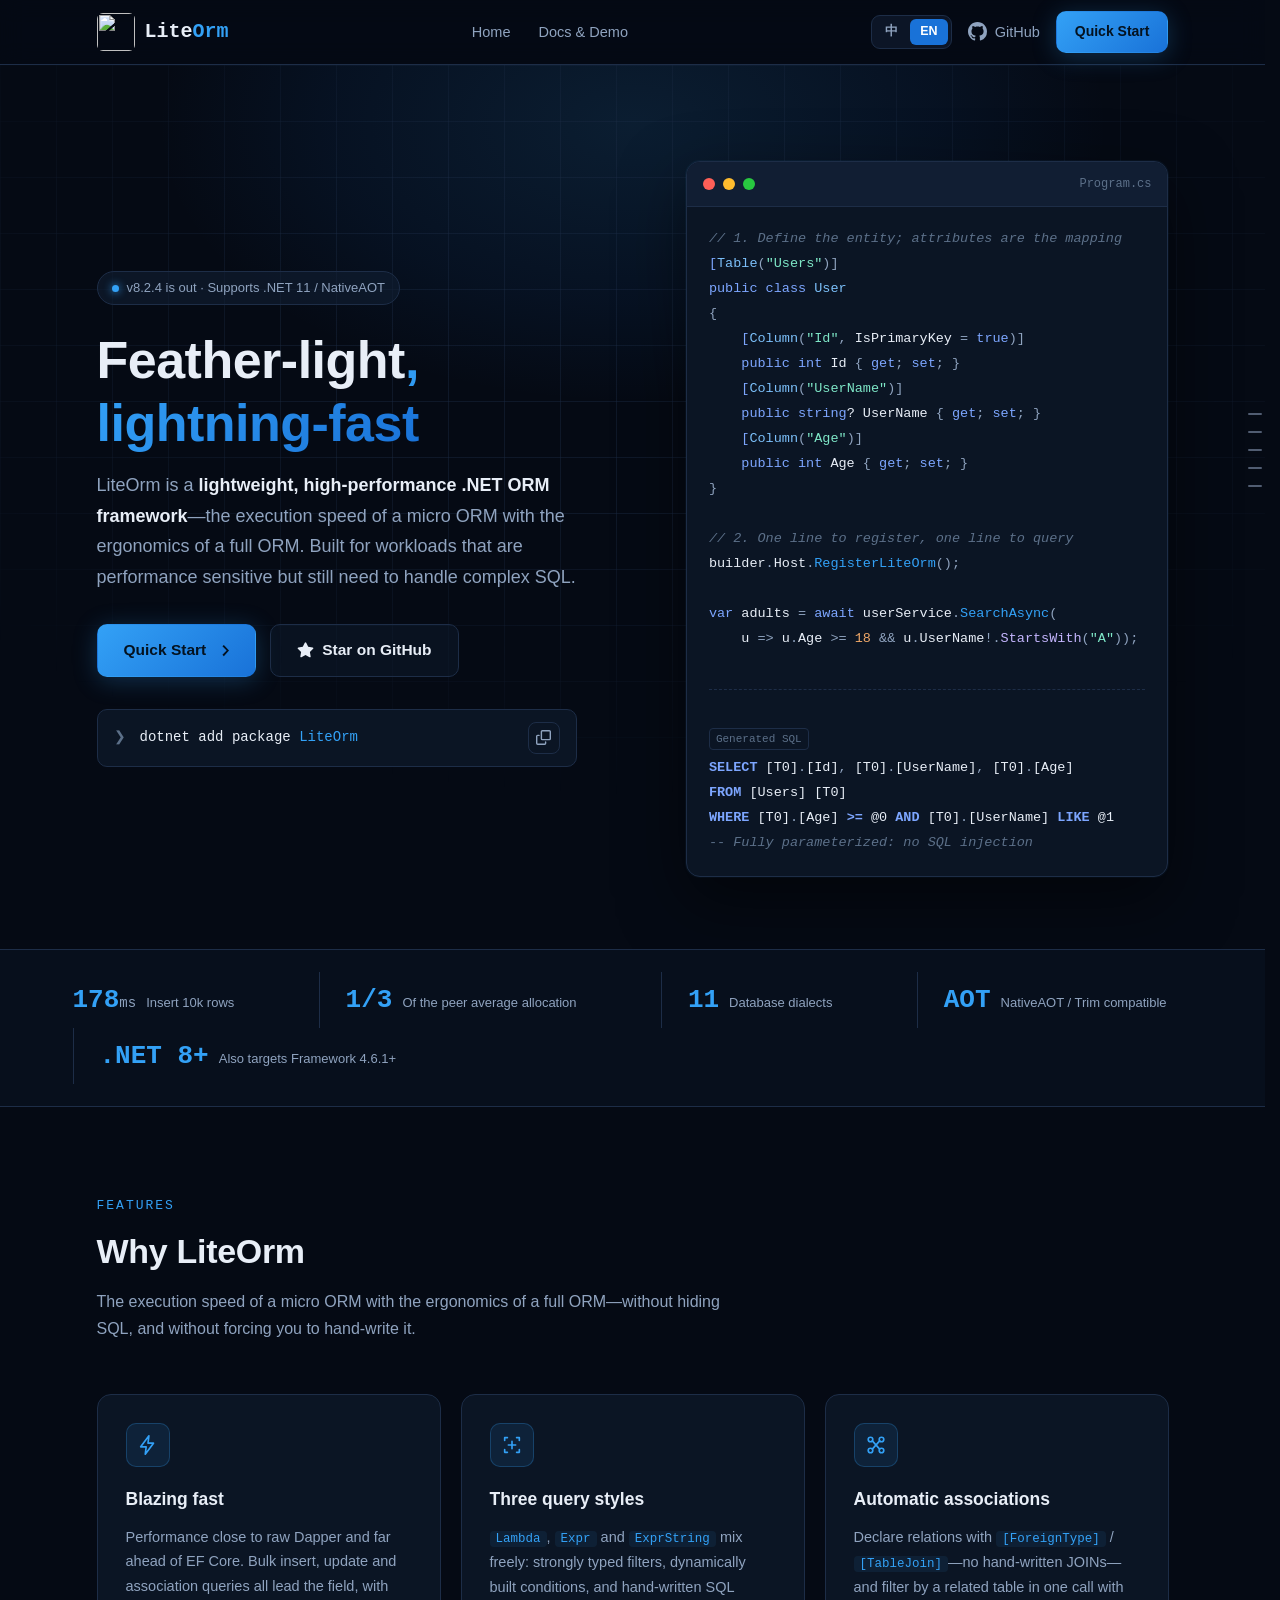
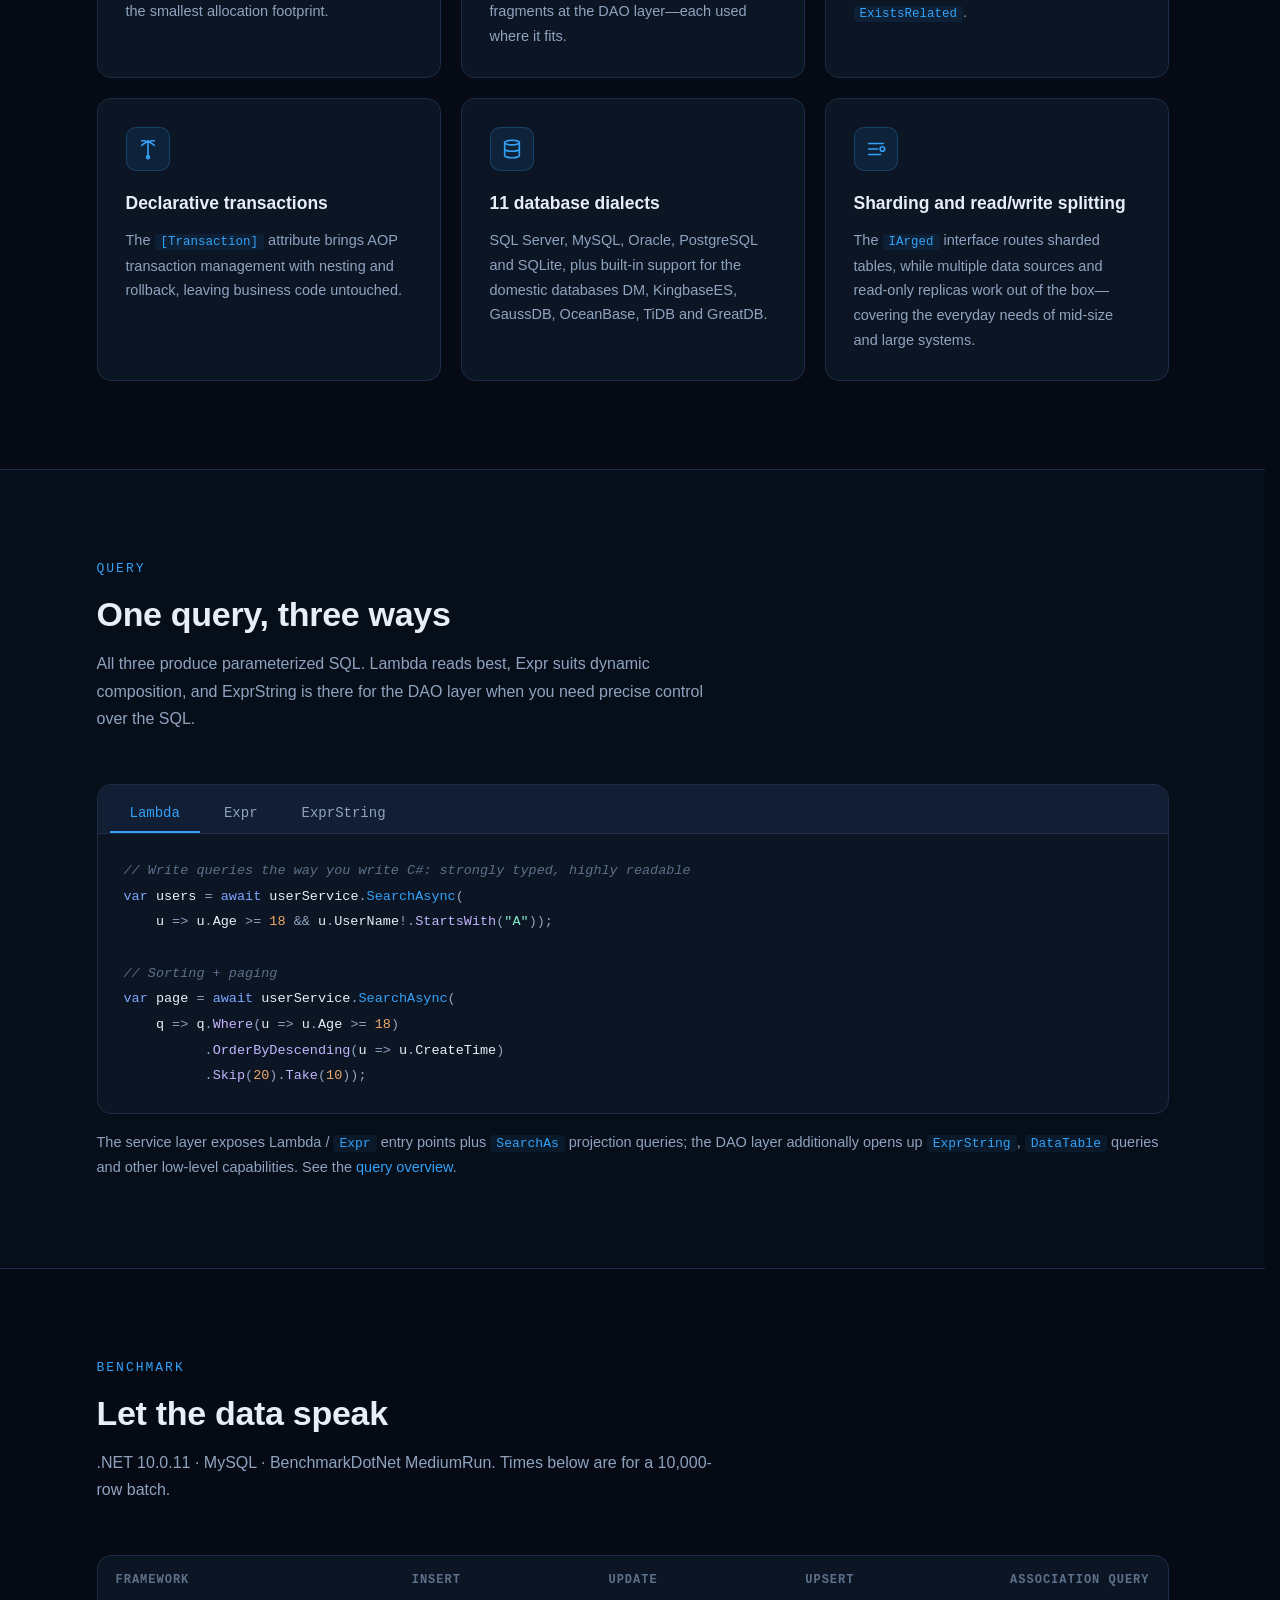
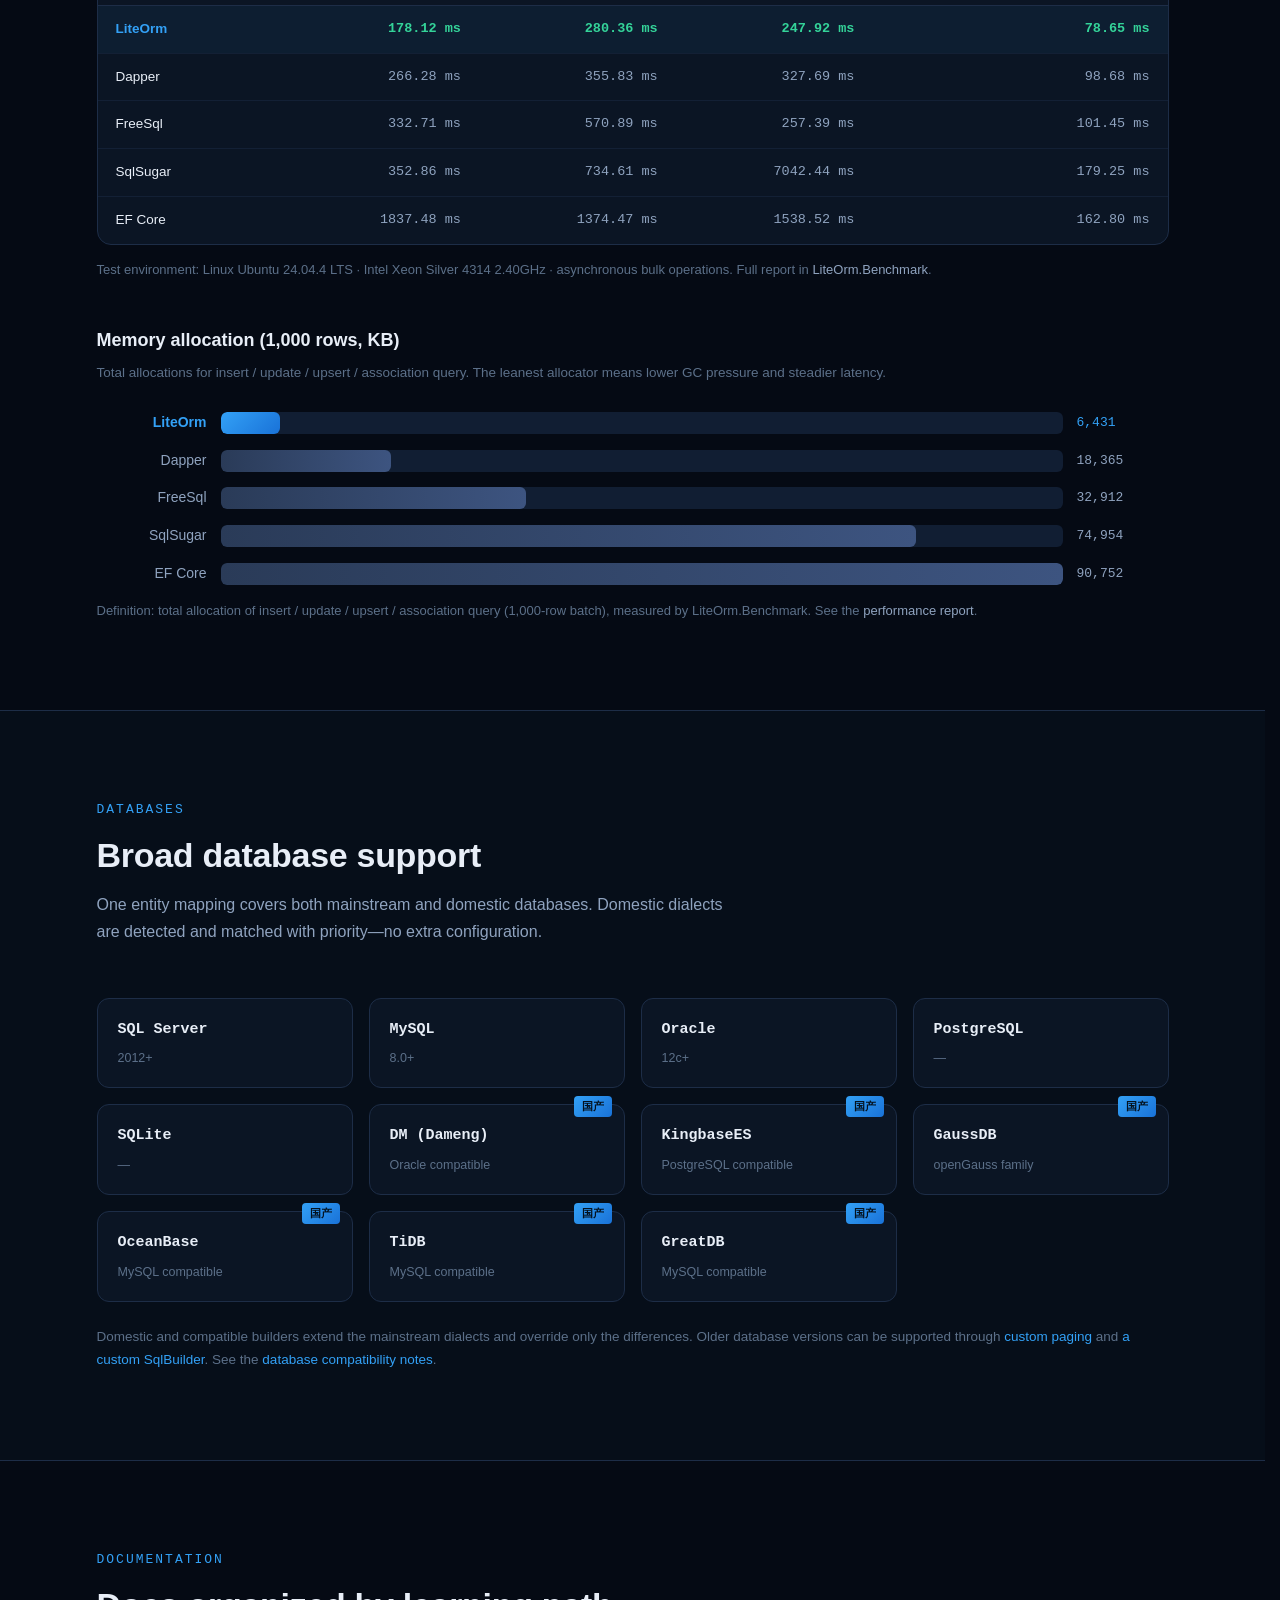
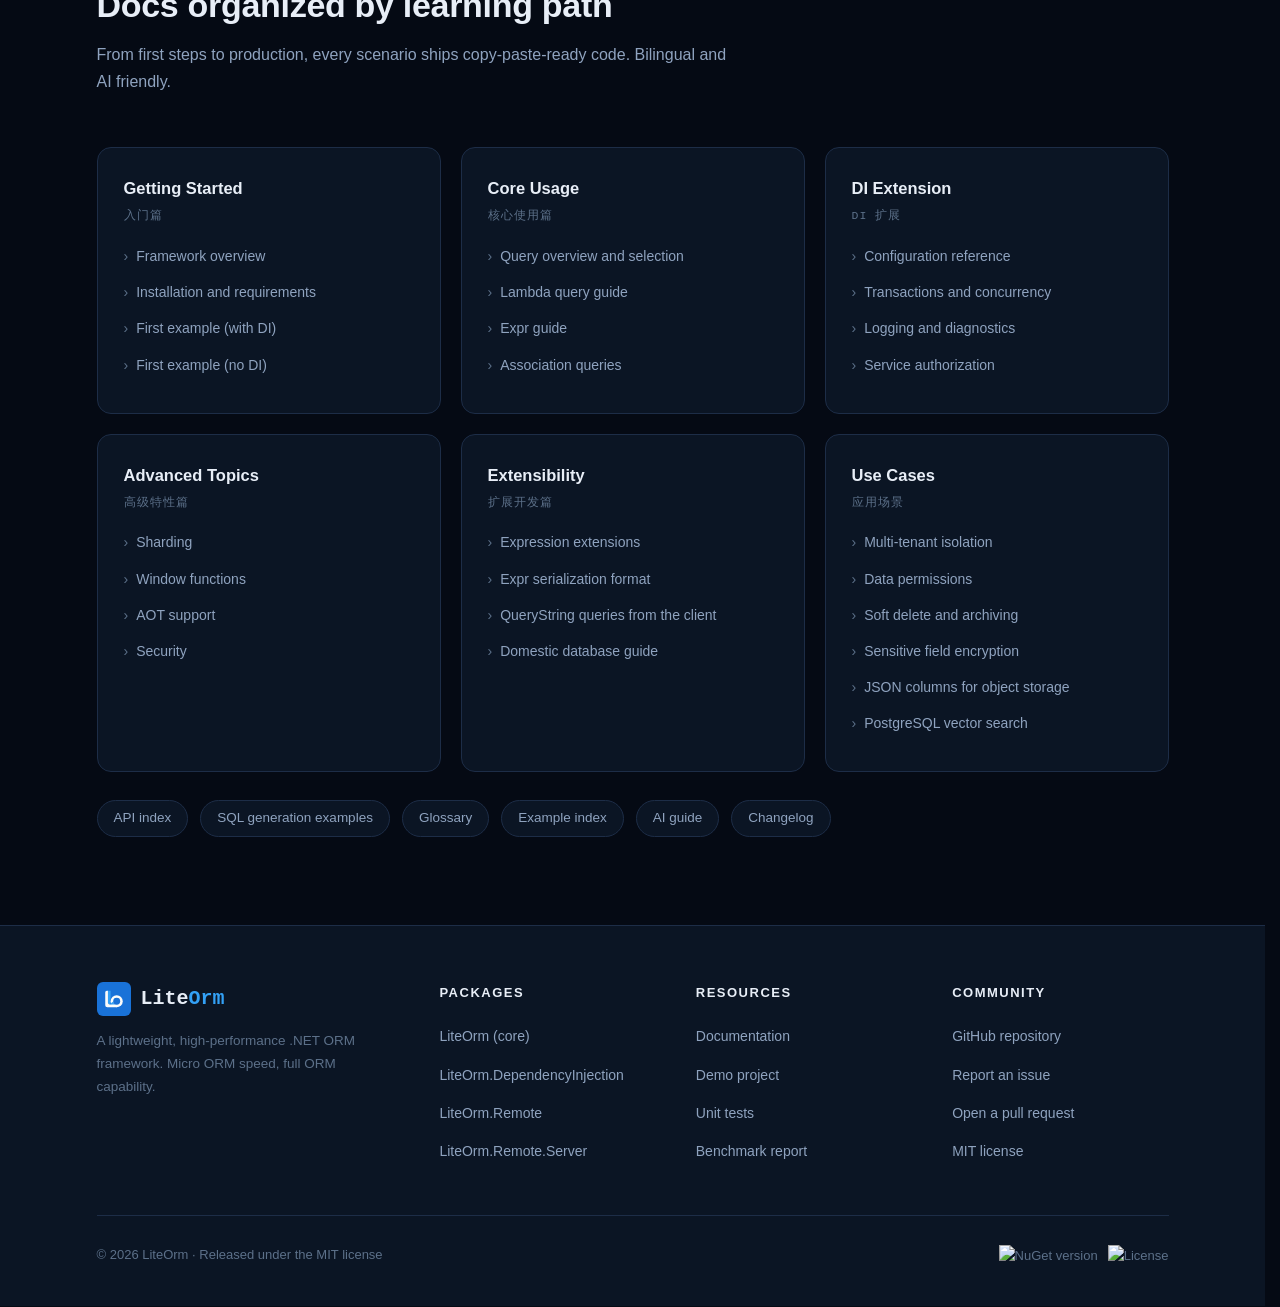
==== commit 26ddd9ce: "更新文档。" ====
--- a/LiteOrm.WebDemo/wwwroot/index.en.html
+++ b/LiteOrm.WebDemo/wwwroot/index.en.html
@@ -279,7 +279,7 @@
   </div>
   <div class="container hero-inner">
     <div>
-      <span class="hero-badge"><span class="dot" aria-hidden="true"></span>v8.1 is out · NativeAOT ready</span>
+      <span class="hero-badge"><span class="dot" aria-hidden="true"></span>v8.2.4 is out · Supports .NET 11 / NativeAOT</span>
       <h1>Feather-light<span class="grad-text">, lightning-fast</span></h1>
       <p class="hero-sub">LiteOrm is a <strong>lightweight, high-performance .NET ORM framework</strong>—the execution speed of a micro ORM with the ergonomics of a full ORM. Built for workloads that are performance sensitive but still need to handle complex SQL.</p>
       <div class="hero-actions">
@@ -555,6 +555,8 @@
           <li><a href="./typical-applications/data-permission.en.md">Data permissions</a></li>
           <li><a href="./typical-applications/soft-delete-and-archive.en.md">Soft delete and archiving</a></li>
           <li><a href="./typical-applications/sensitive-data-protection.en.md">Sensitive field encryption</a></li>
+          <li><a href="./typical-applications/json-column-mapping.en.md">JSON columns for object storage</a></li>
+          <li><a href="./typical-applications/pgvector-vector-search.en.md">PostgreSQL vector search</a></li>
         </ul>
       </div>
     </div>
